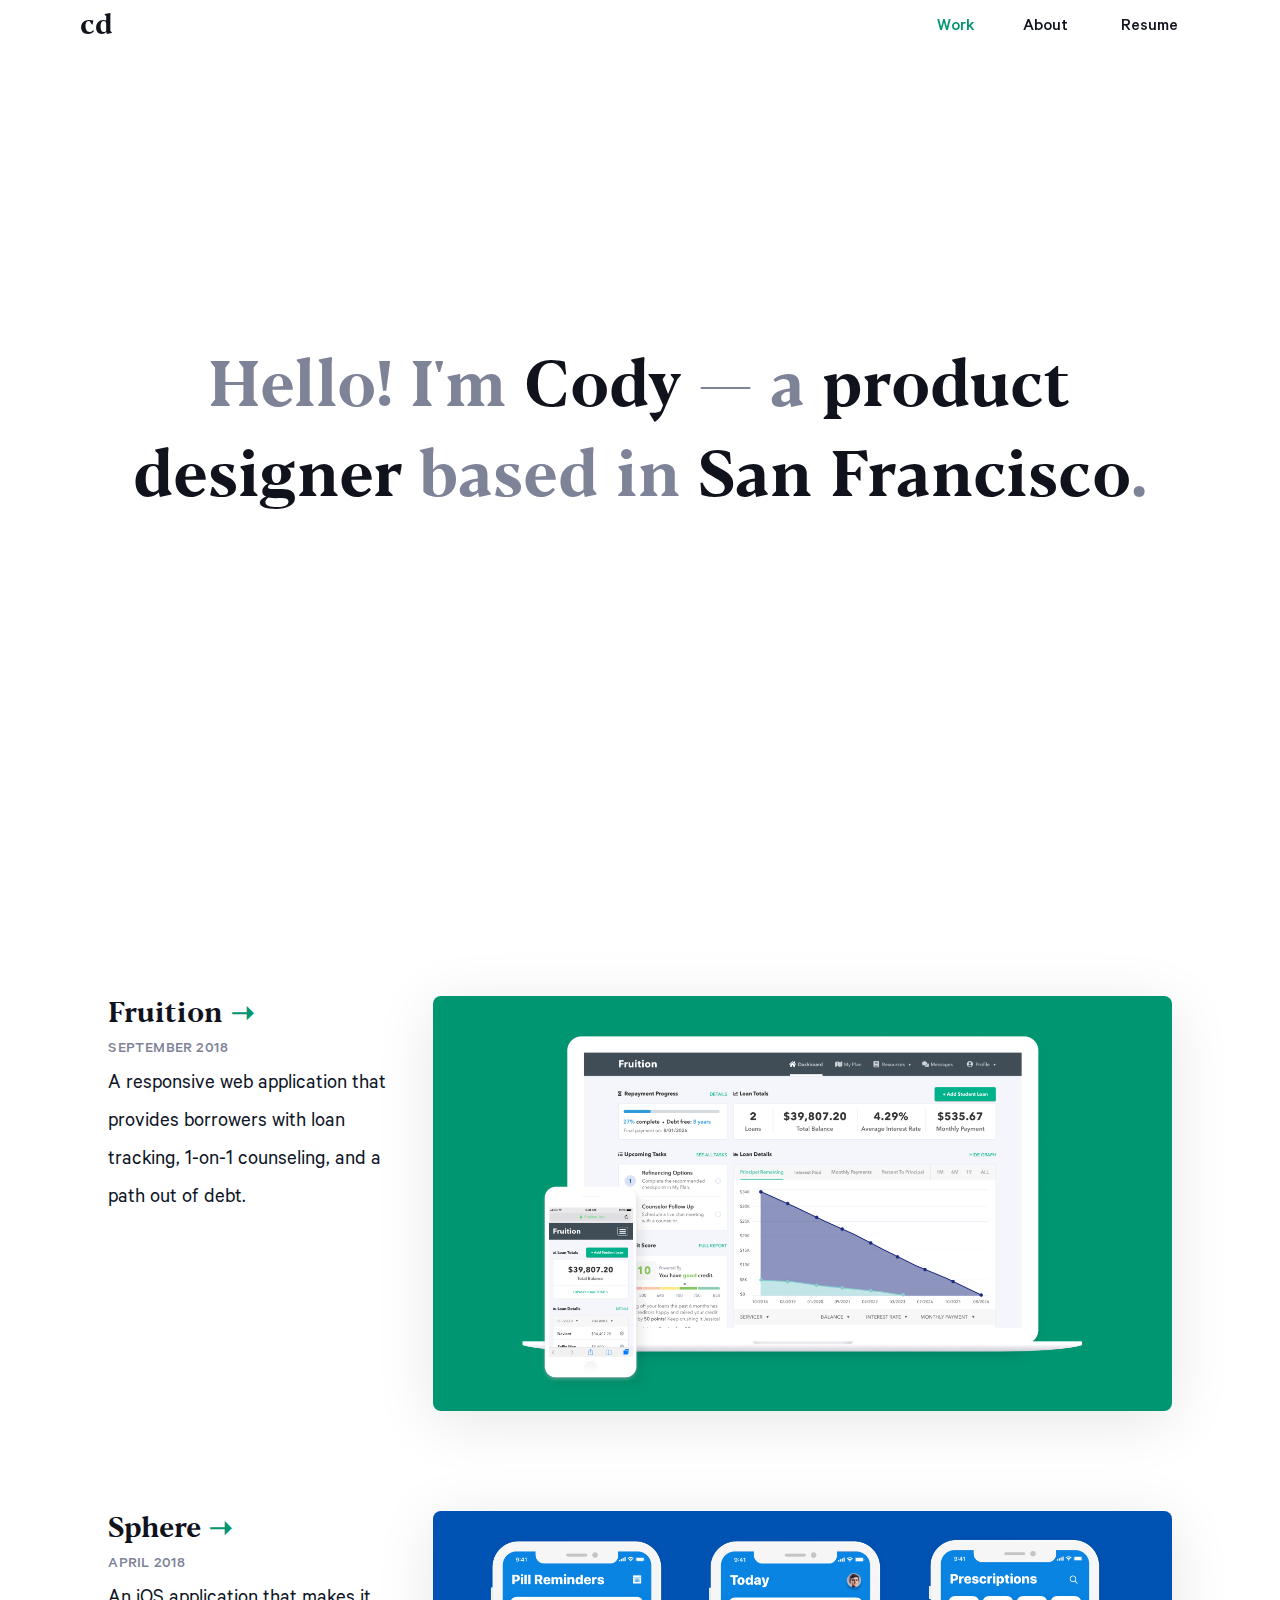
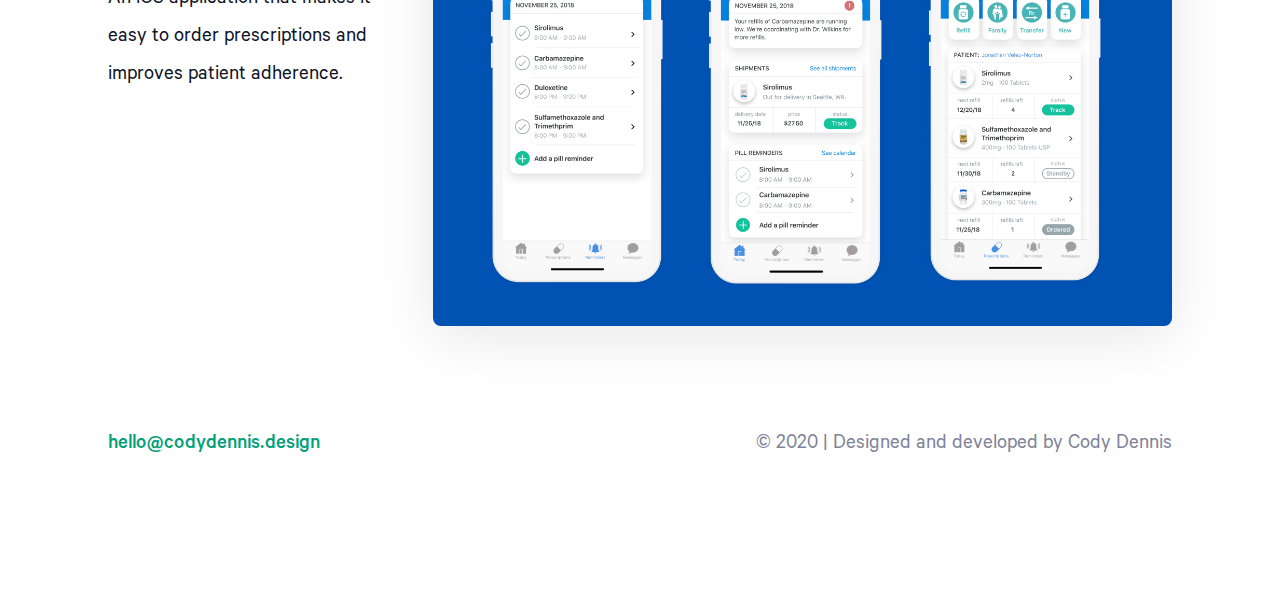
==== index.html @ c0df5ee2 "fix padding on home page and fruition case study" ====
<!DOCTYPE html>
<html lang="en">
  <head>
    <meta charset="UTF-8">
    <meta http-equiv="X-UA-Compatible" content="IE=Edge">
    <meta name="viewport" content="width=device-width, initial-scale=1.0">
    <title>Cody Dennis | Product Designer</title>

    <!-- Global site tag (gtag.js) - Google Analytics -->
    <script async src="https://www.googletagmanager.com/gtag/js?id=UA-126109804-1"></script>
    <script>
      window.dataLayer = window.dataLayer || [];
      function gtag(){dataLayer.push(arguments);}
      gtag('js', new Date());

      gtag('config', 'UA-126109804-1');
    </script>

    <!-- main stylesheets -->
    <link rel="stylesheet" href="styles/reset.css">
    <link rel="stylesheet" href="styles/main.css">
    <link rel="stylesheet" href="https://use.fontawesome.com/releases/v5.2.0/css/all.css" integrity="sha384-hWVjflwFxL6sNzntih27bfxkr27PmbbK/iSvJ+a4+0owXq79v+lsFkW54bOGbiDQ" crossorigin="anonymous">

<!-- Favicon -->
  <link rel="icon" type="image/png" href="images/favicon.png">

  </head>
  <body>
  <header class="header">
        <div class="logo-container"> <!-- Centers logo in header -->
          <a href="index.html" id="text-logo">cd</a>
        </div>
      <!-- Wraps mobile and tablet/desktop navs -->
      <nav>

      <!-- Divs to make hamburger button -->
        <input id="toggle" type="checkbox"><!-- Enables hamburger menu to be clicked -->
        <label for="toggle" class="hamburger">
            <div class="top-bun"></div>
            <div class="meat"></div>
            <div class="bottom-bun"></div>
        </label>

        <!-- Hamburger menu -->
      <div class="nav"><!-- Wraps entire mobile menu -->
      <div class="nav-wrapper"><!-- Wraps menu links -->
      <div class="menu"><!-- Menu -->
          <ul>
            <li><a href="index.html">Work</a></li>
            <li><a href="about.html">About</a></li>
            <li><a href="contact.html">Contact</a></li>
            <li><a href="images/codydennis_resume.pdf" target="_blank" ><i class="far fa-file-pdf"></i>Resume</a></li>
         </ul>
      </div><!-- END menu -->
    </div><!-- END menu links wrap-->
  </div><!-- END entire mobile menu wrap -->

      <!-- tablet and desktop navigation -->
      <div class="nav-links">
          <ul>
            <li><a class="nav-link a" href="index.html">Work</a></li>
            <li><a class="nav-link" href="about.html">About</a></li>
            <li><a class="nav-link" href="images/codydennis_resume.pdf" target="_blank"><i class="far fa-file-pdf"></i>Resume</a></li>
          </ul>
      </div>
    </nav><!-- END all Navigation -->
</header>


<div class="grid-wrapper"> <!-- CSS Grid wrapper START-->
      <!-- Hero -->
  <section class="hero">
      <div class="hero-content">
           <h1>Hello! I'm <span class="intro-h1">Cody﻿</span> — a <span class="intro-h1">product designer</span> based in <span class="intro-h1">San Francisco</span>.</h1>
           <div class="header-links"><!-- Font Awesome social media links -->
             <a href="https://www.linkedin.com/in/codyjdennis/" target="_blank">
               <i class="fab fa-linkedin-in"></i></a>
               <a href="https://www.linkedin.com/in/codyjdennis/" target="_blank">
                 <i class="fab fa-medium-m"></i></a>
               <a href="https://www.linkedin.com/in/codyjdennis/" target="_blank">
                 <i class="fab fa-twitter"></i></a>
     </div>
     </div>


  </section><!-- End Hero -->


  <div class="project-2-text">
    <h2><a href="fruition.html">Fruition</a> <span class="arrow-link">➝</span></h2>
      <h4 class="project-sub">September 2018</h4>
    <p>A responsive web application that provides borrowers with loan tracking, 1-on-1 counseling, and a path out of debt. </p>
  </div>
       <div class="project-2-img">
         <a href="fruition.html">
            <img class="project-details" src="images/fruition_green.jpg" alt="Fruition Student Loans responsive dashboard">
         </a>
       </div>

       <div class="project-3-text">
         <h2><a href="sphere.html">Sphere</a><span class="arrow-link"> ➝</span></h3>
           <h4 class="project-sub">April 2018</h4>
         <p>An iOS application that makes it easy to order prescriptions and improves patient adherence.</p>
       </div>
            <div class="project-3-img">
              <a href="sphere.html">
                 <img class="project-details" src="images/Sphere.jpg" alt="Fruition Student Loans responsive dashboard">
              </a>
            </div>

<!--Footer-->
<div class="social-links">
<p id="footer-email">hello@codydennis.design</p>
</div>


<div class="footer-info">
<p>© 2020 | Designed and developed by Cody Dennis</p>
</div>



  </div> <!--CSS grid wrapper end -->
</body>
</html>
---- styles/main.css ----
* {
  box-sizing: border-box;
  -webkit-font-smoothing: antialiased;
  -moz-osx-font-smoothing: grayscale;
}

html {
  font-size: 10px;
  height: 100%;
  overflow-y: scroll;
  overflow-x: hidden;
}

@font-face {
  font-family: 'BlackerText-Bold';
    src: url('../fonts/BlackerText-Bold.eot'); /* IE9 Compat Modes */
    src: url('../fonts/BlackerText-Bold.eot?#iefix') format('embedded-opentype'), /* IE6-IE8 */
        url('../fonts/BlackerText-Bold.woff2') format('woff2'), /* Super Modern Browsers */
        url('../fonts/BlackerText-Bold.woff') format('woff'), /* Pretty Modern Browsers */
        url('../fonts/BlackerText-Bold.ttf')  format('truetype'), /* Safari, Android, iOS */
        url('../fonts/BlackerText-Bold.svg#svgFontName') format('svg'); /* Legacy iOS */
    font-weight: 900;
    font-style: normal;
    font-display: swap;
}

@font-face {
  font-family: 'Calibre';
    src: url('../fonts/Calibre-Medium.eot'); /* IE9 Compat Modes */
    src: url('../fonts/Calibre-Medium.eot?#iefix') format('embedded-opentype'), /* IE6-IE8 */
        url('../fonts/Calibre-Medium.woff2') format('woff2'), /* Super Modern Browsers */
        url('../fonts/Calibre-Medium.woff') format('woff'), /* Pretty Modern Browsers */
        url('../fonts/Calibre-Medium.ttf')  format('truetype'), /* Safari, Android, iOS */
        url('../fonts/Calibre-Medium.svg#svgFontName') format('svg'); /* Legacy iOS */
    font-weight: 500;
    font-style: normal;
    font-display: swap;
}

@font-face {
  font-family: 'Calibre';
    src: url('../fonts/Calibre-Regular.eot'); /* IE9 Compat Modes */
    src: url('../fonts/Calibre-Regular.eot?#iefix') format('embedded-opentype'), /* IE6-IE8 */
        url('../fonts/Calibre-Regular.woff2') format('woff2'), /* Super Modern Browsers */
        url('../fonts/Calibre-Regular.woff') format('woff'), /* Pretty Modern Browsers */
        url('../fonts/Calibre-Regular.ttf')  format('truetype'), /* Safari, Android, iOS */
        url('../fonts/Calibre-Regular.svg#svgFontName') format('svg'); /* Legacy iOS */
    font-weight: 400;
    font-style: normal;
    font-display: swap;
}


@font-face {
  font-family: 'Calibre';
    src: url('../fonts/Calibre-Semibold.eot'); /* IE9 Compat Modes */
    src: url('../fonts/Calibre-Semibold.eot?#iefix') format('embedded-opentype'), /* IE6-IE8 */
        url('../fonts/Calibre-Semibold.woff2') format('woff2'), /* Super Modern Browsers */
        url('../fonts/Calibre-Semibold.woff') format('woff'), /* Pretty Modern Browsers */
        url('../fonts/Calibre-Semibold.ttf')  format('truetype'), /* Safari, Android, iOS */
        url('../fonts/Calibre-Semibold.svg#svgFontName') format('svg'); /* Legacy iOS */
    font-weight: 600;
    font-style: normal;
    font-display: swap;
}

::selection {
  background: #26B88B; /* WebKit/Blink Browsers */
  color: #FFFFFF;
}
::-moz-selection {
  background: #26B88B; /* Gecko Browsers */
  color: #FFFFFF;
}


body {
  background-color: #FFFFFF;
  color: #0E1527;
  font-family: 'Calibre', sans-serif;
  font-weight: 400;
  margin: 0;
  overflow-y: hidden;
  overflow-x: hidden;
  position: relative;
  min-height: 100%;
  text-rendering: optimizeLegibility;

}

img {
  max-width: 100%;
}

/* MOBILE FIRST DESIGN */

/* Typography Styling + Media Queries */


h1, h2, h3 {
  font-family: 'BlackerText-Bold', serif;
  font-weight: 900;
}

h1 {
  font-size: 3.2rem;
  color: #7E8398;
  line-height: 4.8rem;
  margin-bottom: 0;
}

h2 {
  font-size: 2.8rem;
  line-height: 4rem;
  font-weight: 900;

}

h3 {
  font-size: 2.4rem;
  font-weight: 300;

}

h4 {
  text-transform: uppercase;
  font-size: 1.5rem;
  font-weight: 700;
  color: #0CBEA9;
}



.h4-landing {
  color: #FFFFFF;
}

p {
  font-size: 1.9rem;
  font-weight: 300;
  line-height: 3.4rem;
  margin-bottom: 1.6rem;
}

li {
  font-size: 1.8rem;
  line-height: 3rem;
  list-style-type: disc;
}

@media screen and (min-width:768px)
{
  h1, h2, h3, h4, h5, h6, p {
  }

  h1 {
    font-size: 5.4rem;
    line-height: 7.4rem;
  }

  h2 {
    font-size: 2.8rem;
    line-height: 3.8rem;
    padding-bottom: 0.8rem;
  }

  h3 {
    font-size: 2.2rem;
    line-height: 2rem;
  }


  p {
    font-size: 2.1rem;
    line-height: 3.8rem;
  }

  li {
    font-size: 2.1rem;
  }

}

@media screen and (min-width:1224px) {

  h1 {
    font-size: 6.4rem;
    line-height: 9rem;
  }

  h2 {
    font-size: 2.8rem;


  }

  h3 {
    font-size: 2.5rem;
    line-height: 4rem;
  }

  p {
    padding-bottom: 1.6rem;
  }

}

/* END TYPOGRAPHY STYLING */

/* Sticky Navigation - Outside  */

header {
  padding: 1.2rem 0.4rem;
  background-color: rgba(255, 255, 255, 0.93);
  display: flex;
  align-items: center;
  z-index: 1;
  position: fixed;
  width: 100%;
  justify-content: space-between;
}

#navbar {
   background-color: #A1572F;
}


.logo-container {
    margin-left: 3.2rem;
}

#text-logo {
  font-size: 2.8rem;
  color: #10121C;
  font-family: 'BlackerText-Bold';
  font-weight: 900;
}

/* Hamburger Menu */
.hamburger {
  position: absolute;
  top: 0.7rem;
  right: 2.4rem;
  width: 2rem;
  height: 4rem;
  z-index: 2;
}

.hamburger div {
  position: relative;
  width: 3rem;
  height: .4rem;
  border-radius: 0.1rem;
  background-color: #22293b;
  margin-top: 0.5rem;
  transition: all 0.3s ease-in-out;
}

/* NAV STYLES - Hamburger Menu  */
.nav {
  position: fixed;
  width: 100%;
  height: 100%;
  background-color: #10121C;
  top: -100%; left: 0; right: 0; bottom: 0;
  overflow: hidden;
  transition: all 0.4s ease-in-out;
  transform: translate(0, -100%);
}

.nav-wrapper {
  position: relative;
  overflow: hidden;
  overflow-y: auto;
  height: 100%;
}

.menu ul {
  padding: 0;
  margin-top: 1.5rem;
}

.menu li {
  list-style-type: none;
}


.menu {
  text-align: left;
  margin-left: 2rem;
  font-weight: 700;
}

.menu a {
  position: relative;
  text-decoration: none;
  font-family: 'Calibre';
  font-weight: 500;
  color: #FFF;
  font-size: 2rem;
  display: inline-block;
  padding: 1rem 0;
  transition: color 0.2s ease-in-out;
  letter-spacing: 0.1rem;
}

.menu a:before {
  content: '';
  height: 0;
  position: absolute;
  width: 0.4rem;
  background-color: white;
  left: -0.5em;
  transition: all 0.2s ease-in-out;
}
.menu a:hover {
  color: #26B88B;
  transition: 0.3s ease all;
}

.far.fa-file-pdf {
  padding-right: .5rem;
}


#toggle {
  display: none;
}
/**
Animations
**/
#toggle:checked + .hamburger .top-bun {
  transform: rotate(-45deg);
  margin-top: 2rem;
  background-color: white;
}
#toggle:checked + .hamburger .bottom-bun {
  opacity: 0;
  transform: rotate(45deg);
}
#toggle:checked + .hamburger .meat {
  transform: rotate(45deg);
  margin-top: -0.45rem;
  background-color: white
}

#toggle:checked + .hamburger + .nav {
  top: 0;
  transform: scale(1);
}

.nav-links {
  display: none;
}

.arrow-link {
  color: #009671;
}

a {
  text-decoration: none;
  font-weight: 500;
  color: #01A079;
}

a:hover {
  color: #26B88B;
  text-decoration: underline;
  transition: all 0.4s ease-in-out;


}

.project-2-text a {
  color: #10121C;
}

.project-3-text a{
  color: #10121C;
}


@media screen and (min-width:768px) {

header {
  padding: 1.2rem 0rem;
}

.nav-link {
  padding: 2.2rem;
  text-decoration: none;
  color: #10121C;
  transition: 0.3s ease-in-out;
  }

  .nav-link.a {
    color: #009671;
  }

  .nav-link:active {
    color: #009671;
    cursor: pointer;
  }


.nav-links {
  display: block;
  font-size: 1.7rem;
  font-weight: 500;
  transition: 0.3s ease-in-out;
}

.nav-links li {
  font-size: 1.8rem;
  display: inline-block;
}

.nav-link:hover {
  color: #009671;
  cursor: pointer;
  transition: 0.3s ease-in-out;
}


.far.fa-file-pdf {
  padding-right: .5rem;
}


#toggle, .nav, .hamburger {
  display: none;
}


}

@media screen and (min-width:1224px) {

    a::before {
    content: '';
    position: absolute;
    z-index: 0;
    left: 0;
    right: 100%;
    bottom: -1px;
    background: #26B88B;
    height: 2px;
    -webkit-transition-property: right;
    transition-property: right;
    -webkit-transition-duration: 0.2s;
    transition-duration: 0.3s;
    -webkit-transition-timing-function: ease-out;
    transition-timing-function: ease-out;
}


  .logo-container {
      margin-left: 8rem;
  }

  .nav-links {
    margin-right: 8rem;
  }
}

/* END NAVIGATION STYLES and MEDIA QUERIES */


/* GLOBAL GRID WRAPPERS */

.grid-wrapper {
  background-color: #FFFFFF;
  display: grid;
  grid-template-columns: 1fr;
  grid-template-rows: auto;
}

.grid-wrapper-about {
  background-color: #FFFFFF;
  display: grid;
  grid-template-columns: 1fr;
  grid-template-rows: auto;
  margin: 0 2.4rem;
}

.grid-wrapper-cs {
  background-color: #FFFFFF;
  display: grid;
  grid-template-columns: 1fr;
  grid-template-rows: auto;
}

@media screen and (min-width:768px) {

  .grid-wrapper {
    grid-template-columns: repeat(12, 1fr);
    grid-column-gap: 2em;
    grid-row-gap: 9.6rem;
    margin: 0;
  }

  .grid-wrapper-about {
    grid-template-columns: repeat(12, 1fr);
    grid-column-gap: 4rem;
    grid-row-gap: 2.4rem;
    margin: 0;
  }

  .grid-wrapper-cs {
    grid-template-columns: repeat(12, 1fr);
    grid-column-gap: 2rem;
    grid-row-gap: 2rem;
    margin: 0;
  }
}

@media screen and (min-width:1224px) {

  .grid-wrapper {
    grid-template-columns: repeat(12, 1fr);
    grid-column-gap: 2em;
    grid-row-gap: 9.6rem;
    margin: 0;
  }


}

/* END GLOBAL GRID WRAPPERS */



/* Global Margin on all content inside the grid wrapper */
/* Same for mobile and tablet, but zero for desktop */
.hero-content, .project-1-text, .project-1-img, .project-2-text, .project-2-img, .project-3-text, .project-3-img, .contact-me, footer {
margin: 0 3.2rem;
}


  @media screen and (min-width:1224px) {
    .hero-content, .project-1-text, .project-1-img, .project-2-text, .project-2-img, .project-3-text, .project-3-img, .contact-me, footer {
      margin: 0;
}

}

/* HERO CONTENT */

.hero {
  display: grid;
  grid-template-columns: 1fr;
  grid-template-rows: auto;
  height: 100vh;
  align-content: center;

}

.intro-h1, .intro-h3 {
  color: #10121C;
}

.hero-content {
  text-align: left;
  padding-top: 5rem;
}

.fab {
  font-size: 3.2rem;
  padding-top: 1.6rem;
  padding-right: 3.2rem;
}

/* Style to not display the mouse icon */
.scroll {
  display: none;
}

@media screen and (min-width:768px) {

  #subhead {
    padding-top: 0;
  }

.hero {
  grid-column: 1 / -1;
  grid-gap: 2rem;
  text-align: center;
}

.hero-content {
  text-align: center;
  margin: 0;
  padding: 0;
}

.intro-p {
  font-size: 3.2rem;
  font-weight: 500;
  padding-top: 2.4rem;
}

.fab {
  font-size: 3.2rem;
  padding-top: 1.6rem;
}

}

@media screen and (min-width:1224px) {

.hero {
  grid-column: 2 / 12;
  grid-gap: 2rem;
  text-align: center;
}

}

/* END HERO CONTENT */




/* DESIGN PROJECTS */

/* MOBILE */

.case-studies {
  grid-column: 1 / -1;
}

.h2-grey {
  color: #7E8398;
}

.project-1-text, .project-2-text, .project-3-text {
  grid-column: 1 / -1;
  margin-bottom: 1.6rem;

}

  .project-1-img, .project-2-img, .project-3-img {
    grid-column: 1 / -1;
    margin-bottom: 9.6rem;
  }


.project-1 {
    color: #10121C;
}

.project-sub {
  font-weight: 500;
  text-transform: uppercase;
  letter-spacing: 0.02rem;
  font-size: 1.6rem;
  color: #7E8398;
  padding-top: 0.8rem;
  padding-bottom:0.8rem;
}

.project-details {
  border-radius: 0.8rem;
  max-width: auto;
  display: inline-block;
  transition: all 0.3s ease-in-out;
  background-color: #e4e4e4;
  -webkit-box-shadow: 0 20px 70px rgba(0, 0, 0, 0.10);
  -moz-box-shadow: 0 20px 70px rgba(0, 0, 0, 0.10);
  box-shadow: 0 10px 60px rgba(0, 0, 0, 0.10);
}

.project-details:hover {
  transform: scale(1.02);
  -webkit-box-shadow: 0 20px 70px rgba(0, 0, 0, 0.16);
  -moz-box-shadow: 0 20px 70px rgba(0, 0, 0, 0.16);
  box-shadow: 0 10px 60px rgba(0, 0, 0, 0.16);
}

.project-2 {
}


/* TABLET */
@media screen and (min-width:768px) {

  .case-studies {
    grid-column: 2 / 12;
  }

  .project-1-text, .project-2-text, .project-3-text {
    grid-column: 2 / 5;
    padding-right: 2rem;
  }

  .project-1-img, .project-2-img, .project-3-img {
    grid-column: 5 / 12;
    margin: 0;
  }

  .project-sub {
    padding-top: 0;
  }

}

/* LAPTOP */

  @media screen and (min-width:1224px) {


}



/* END DESIGN PROJECTS */

/* HOW CAN I HELP SECTION */

.help {
  background-color: #dce2e6;
  display: grid;
  grid-template-columns: 1fr;
  grid-template-rows: auto;
  grid-column: 1 / -1;
  }

@media screen and (min-width:768px) {
}

.help {
  grid-template-columns: repeat(12, 1fr);
  grid-column-gap: 2em;
  grid-row-gap: 4rem;
  margin-top: 9.6rem;
  align-items: baseline;
}

.help-header {
  grid-column: 2 / 6;
}

.help-content {
  grid-column: 7 / 12;
}

.help-header h2, .help-content h2 {
  color: #0E1527;
  margin-top: 9.6rem;
}

.help-content h2{
  font-family: 'Calibre';
  font-weight: 700;
}





@media screen and (min-width:1224px) {


}

.contact-me {
  grid-column: 1 / -1;
  padding: 6rem 0;
  text-align: center;
}

.email h2 {
  padding-bottom: 2rem;
}




/* Footer */

.footer-info {
grid-column: 1 / -1;
text-align: center;
margin-bottom: 9.6rem;
color: #7E8398;
}

.social-links {
  text-align: center;
}

#footer-email {
  color: #01A079;
  font-weight: 500;

}

@media screen and (min-width:768px) {

.footer-info {
  grid-column: 6 / 12;
  margin-bottom: 10rem;
  text-align: right;
}

.social-links {
  grid-column: 2 / 6;
  text-align: left;
}

}


@media screen and (min-width:1224px) {

}



/* End Footer */
/*** END LANDING PAGE STYLES ***/



/*** ABOUT PAGE STYLES */

.about-intro, .about-me-image, .about-content h2 {
  margin-bottom: 2.4rem;
}

.about-intro {
  margin-top: 10vh;
}

.about-img {
  border-radius: 0.8rem;
  -webkit-box-shadow: 0 20px 70px rgba(0, 0, 0, 0.10);
  -moz-box-shadow: 0 20px 70px rgba(0, 0, 0, 0.10);
  box-shadow: 0 10px 60px rgba(0, 0, 0, 0.10);
}

.about-content {
  margin-bottom: 6.4rem;
}



@media screen and (min-width:768px) {

  .about-intro, .about-me-image, .about-content h2 {
    margin-bottom: 2.4rem;
  }

  .about-intro {
    grid-column: 2 / 12;
    grid-row: 1 / 2;
  }

  .about-me-image {
    grid-column: 2 / 12;
    grid-row: 2 / 3;
  }



  .about-content {
    grid-column: 2 / 12;
    grid-row: 3 / 4;
  }

  }

@media screen and (min-width:1224px) {

  .about-intro, .about-me-image, .about-content h2 {
    margin-bottom: 2.4rem;
  }

  .about-intro {
    grid-column: 2 / 12;
    grid-row: 1 / 2;
  }

  .about-me-image {
    grid-column: 2 / 7;
    grid-row: 2 / 3;
  }

  .about-me-image-2 {
    grid-column: 2 / 4'
  }

  .about-content {
    grid-column: 7 / 12;
    grid-row: 2 / 3;
  }

}


/* UNIVERSAL CASE STUDY  */


.highlight {
  font-weight: 700;
}

.cs-intro {
  color: white;
}

.intro-h1, .intro-h3 {
  color: #10121C;
}

.problem, .solution, .what-i-learned, .user-survey, .insights, .comp-analysis, .target, .low-fi, .stories, .sketch, .usability-1,
.hifi-mockups, .dashboard, .pref, .mobile, .iterations, .unhappy, .learnings, .landing, .cs-img-1, .cs-img-2, .flow-img,
.hifi-1, .hifi-2, .mock-1, .mock-2, .mock-3, .iteration, .landing-1, .landing-2, .landing-results, .mobile-1,
.mobile-2, .us-1, .us-2, .us-3, .us-4, .us-5, .us-6 {
margin: 0 3.2rem;
}

.user-survey, .comp-analysis, .target, .low-fi, .sketch, .usability-1,
.pref, .landing, .landing-results, .mobile, .iterations, .unhappy, .learnings, .flow-img, .hifi-mockups,
.landing-1, .landing-2 {
margin-top: 8rem;
}

.problem, .solution, .stories, .cs-img-1, .cs-img-2, .dashboard, .hifi-1, .hifi-2, .mock-1,
.mock-2, .mock-3, .iteration, .mobile-1, .mobile-2, .us-1, .us-2, .us-3, .us-4, .us-5, .us-6 {
  margin-top: 4rem;
}


.user-survey, .comp-analysis, .target  {
  padding-bottom: 0.8rem;
}

.usability-1, .landing-results {
  margin-bottom: 8rem;
}

.intro-line {
  margin-top: 4rem;
  background-color: #ccc;
  border: none;
  height: 0.1rem;
}

.insights {
  background-color: #f3f2f3;
  font-weight: 500;
  color: #000000;
  border-radius: 0.8rem;
  padding: 3.2rem;
}


.insights-data p {
  color: #7E8398;

}

.insights-data h2 {
  font-family: 'Calibre';
  font-weight: 600;
}

.insights-title {
  font-weight: 500;
  text-transform: uppercase;
  letter-spacing: 0.02rem;
  font-size: 1.6rem;
  color: #7E8398;
  padding: 0;
}

.insights-line {
  background-color: #ccc;
  border: none;
  height: 0.1rem;
  margin-top: 2.4rem;
  margin-bottom: 2.4rem;
}

.section-1 {
  background-color: #10121C;
  display: grid;
  grid-template-columns: 1fr;
  grid-template-rows: auto;
  grid-column: 1 / -1;
  margin-top: 8rem;
  }


.fruition-intro {
  background-color: #01A079;
  display: grid;
  grid-template-columns: 1fr;
  grid-template-rows: auto;
  grid-column: 1 / -1;
  }


  .low-fi, .stories, .sketch, .usability-1, .learnings, .landing, .landing-results {
    color: #FFFFFF;
  }

  .low-fi {
    margin-top: 5.6rem;
  }


.cs-img {
    border-radius: 0.8rem;
}




@media screen and (min-width:768px) {

  #subhead {
    padding-top: 0;
  }

.hero-cs {
  grid-column: 1 / -1;
  grid-gap: 2rem;
  text-align: center;
}

.hero-content-cs {
  text-align: center;
  margin: 0;
  padding: 0;
}

.problem, .solution, .what-i-learned, .user-survey, .insights, .comp-analysis, .target, .low-fi, .stories, .sketch, .usability-1,
.hifi-mockups, .dashboard, .pref, .mobile, .iterations, .unhappy, .learnings, .landing, .iteration {
  grid-column: 3 / 11;
  margin: 0;
}

.user-survey, .comp-analysis, .target, .flow-img-1, .usability-1, .mobile, .learnings, .landing {
  margin-top: 7.6rem;
}

.problem {
  margin-top: 6.4rem;
}

.section-1 {
  grid-template-columns: repeat(12, 1fr);
  grid-column-gap: 2em;
  grid-row-gap: 4rem;
}

.study-hero {
  grid-template-columns: repeat(12, 1fr);
  grid-column-gap: 2em;
  grid-row-gap: 4rem;
  margin-top: 9.6rem;
}

.low-fi {
  margin-top: 9.6rem;
}

.flow-img {
  grid-column: 2 / 12;
  margin-bottom: 7.6rem;
}

.cs-img {
  grid-column: 2 / 12;
  margin-bottom: 7.6rem;
}

.cs-img-2 {
  grid-column: 2 / 12;
  margin-bottom: 0;
}

.cs-img {
  border-radius: 0.8rem;
}

.low-fi {
  margin-bottom: 0;
}

.usability-1, .learnings {
  margin-bottom: 7.6rem;
}

.hifi-1, .mock-1 {
  margin-top: 7.6rem;
  grid-column: 2 / 7;
}

.hifi-2, .mock-2 {
  margin-top: 7.6rem;
  grid-column: 7 / 12;
}

.mock-3 {
  grid-column: 2 / 12;
}

.mobile-1, .us-1, .us-3, .us-5, .unhappy-1 {
  grid-column: 2 / 7;
}

.mobile-2, .us-2, .us-4, .us-6, .unhappy-2 {
  grid-column: 7 / 12;
}

.landing-1 {
  grid-column: 2 / 5;
}

.landing-2 {
  grid-column: 5 / 8;
}

.landing-results {
  grid-column: 8 / 12;
}


}



@media screen and (min-width:1224px) {

  .hero-cs {
    grid-gap: 2rem;
    text-align: center;
  }


  .problem, .solution, .what-i-learned, .user-survey, .insights, .comp-analysis, .target, .low-fi, .stories, .sketch, .usability-1,
  .hifi-mockups, .dashboard, .pref, .mobile, .iterations, .unhappy, .learnings, .landing, .iteration {
    grid-column: 4 / 10;
  }


  .section-1 {
    grid-template-columns: repeat(12, 1fr);
    grid-column-gap: 2em;
    grid-row-gap: 4rem;
    margin-top: 9.6rem;
    margin-bottom: 9.6rem
  }

  .low-fi {
    margin-top: 9.6rem;
  }



}


}
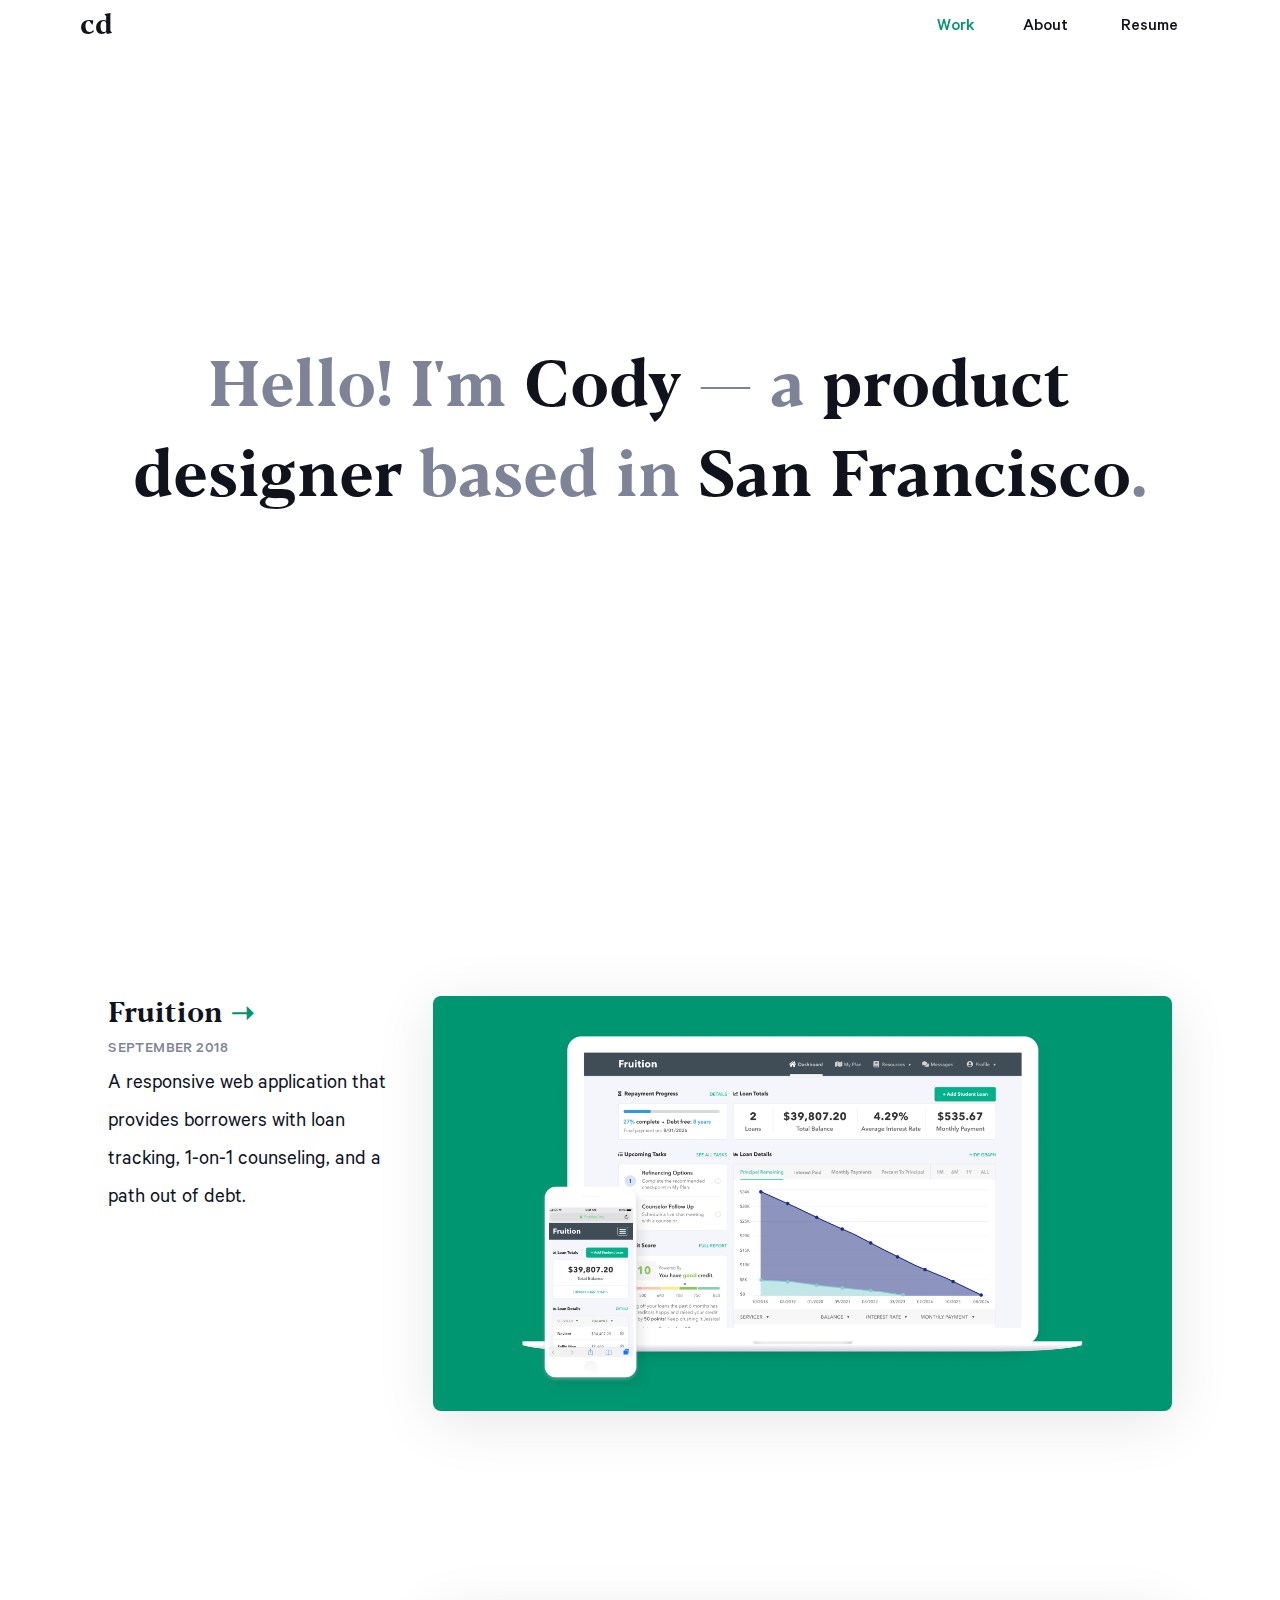
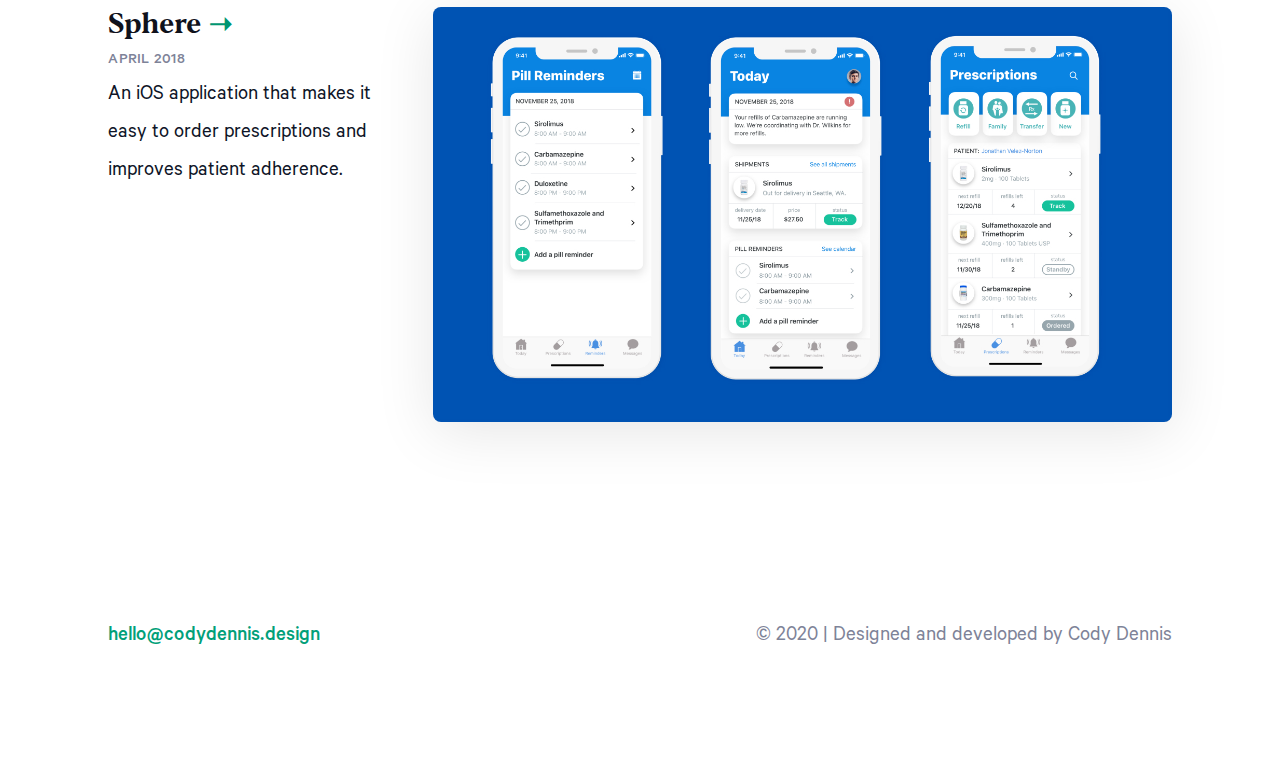
==== commit 4374be42: "finish first overall pass of portfolio" ====
--- a/index.html
+++ b/index.html
@@ -48,7 +48,6 @@
           <ul>
             <li><a href="index.html">Work</a></li>
             <li><a href="about.html">About</a></li>
-            <li><a href="contact.html">Contact</a></li>
             <li><a href="images/codydennis_resume.pdf" target="_blank" ><i class="far fa-file-pdf"></i>Resume</a></li>
          </ul>
       </div><!-- END menu -->
@@ -75,16 +74,15 @@
            <div class="header-links"><!-- Font Awesome social media links -->
              <a href="https://www.linkedin.com/in/codyjdennis/" target="_blank">
                <i class="fab fa-linkedin-in"></i></a>
-               <a href="https://www.linkedin.com/in/codyjdennis/" target="_blank">
+               <a href="https://medium.com/@codyjdennis" target="_blank">
                  <i class="fab fa-medium-m"></i></a>
-               <a href="https://www.linkedin.com/in/codyjdennis/" target="_blank">
+               <a href="https://twitter.com/codyjdennis" target="_blank">
                  <i class="fab fa-twitter"></i></a>
      </div>
      </div>
 
 
   </section><!-- End Hero -->
-
 
   <div class="project-2-text">
     <h2><a href="fruition.html">Fruition</a> <span class="arrow-link">➝</span></h2>
--- a/styles/main.css
+++ b/styles/main.css
@@ -110,7 +110,7 @@
 }
 
 h2 {
-  font-size: 2.8rem;
+  font-size: 2.4rem;
   line-height: 4rem;
   font-weight: 900;
 
@@ -127,8 +127,9 @@
   font-size: 1.5rem;
   font-weight: 700;
   color: #0CBEA9;
-}
-
+  margin-top: 0.8rem;
+  margin-bottom: 0.8rem;
+}
 
 
 .h4-landing {
@@ -161,7 +162,7 @@
   h2 {
     font-size: 2.8rem;
     line-height: 3.8rem;
-    padding-bottom: 0.8rem;
+
   }
 
   h3 {
@@ -173,6 +174,7 @@
   p {
     font-size: 2.1rem;
     line-height: 3.8rem;
+    margin-bottom: 0;
   }
 
   li {
@@ -655,8 +657,6 @@
   letter-spacing: 0.02rem;
   font-size: 1.6rem;
   color: #7E8398;
-  padding-top: 0.8rem;
-  padding-bottom:0.8rem;
 }
 
 .project-details {
@@ -677,8 +677,8 @@
   box-shadow: 0 10px 60px rgba(0, 0, 0, 0.16);
 }
 
-.project-2 {
-}
+
+
 
 
 /* TABLET */
@@ -691,11 +691,14 @@
   .project-1-text, .project-2-text, .project-3-text {
     grid-column: 2 / 5;
     padding-right: 2rem;
+    margin-left: 0;
+    margin-right: 0;
   }
 
   .project-1-img, .project-2-img, .project-3-img {
     grid-column: 5 / 12;
-    margin: 0;
+    margin-left: 0;
+    margin-right: 0;
   }
 
   .project-sub {
@@ -705,11 +708,6 @@
 }
 
 /* LAPTOP */
-
-  @media screen and (min-width:1224px) {
-
-
-}
 
 
 
@@ -913,13 +911,50 @@
   color: #10121C;
 }
 
-.problem, .solution, .what-i-learned, .user-survey, .insights, .comp-analysis, .target, .low-fi, .stories, .sketch, .usability-1,
+/* CASE STUDY MARGINS */
+
+.intro-content, .fruition-final, .problem, .solution, .what-i-learned, .user-survey, .insights, .comp-analysis, .target, .low-fi, .stories, .sketch, .usability-1,
 .hifi-mockups, .dashboard, .pref, .mobile, .iterations, .unhappy, .learnings, .landing, .cs-img-1, .cs-img-2, .flow-img,
 .hifi-1, .hifi-2, .mock-1, .mock-2, .mock-3, .iteration, .landing-1, .landing-2, .landing-results, .mobile-1,
 .mobile-2, .us-1, .us-2, .us-3, .us-4, .us-5, .us-6 {
 margin: 0 3.2rem;
 }
 
+/* PROJECT SHOWCASE */
+
+.intro-cs {
+  display: grid;
+  grid-template-columns: 1fr;
+  grid-template-rows: auto;
+  grid-column: 1 / -1;
+  }
+
+#fruition-cs {
+  background-color: #01A079;
+  }
+
+  #sphere-cs {
+    background-color: #0052B3;
+  }
+
+  .intro-content {
+    text-align: center;
+    margin-top: 9.6rem;
+  }
+
+  #fruition-cs h1, #fruition-cs p, #sphere-cs h1, #sphere-cs p {
+    color: white;
+  }
+
+  .case-sub {
+    color: #FFFFFF;
+  }
+
+  .fruition-final {
+    margin-top: 2.4rem;
+    margin-bottom: 2.4rem;
+  }
+
 .user-survey, .comp-analysis, .target, .low-fi, .sketch, .usability-1,
 .pref, .landing, .landing-results, .mobile, .iterations, .unhappy, .learnings, .flow-img, .hifi-mockups,
 .landing-1, .landing-2 {
@@ -936,7 +971,7 @@
   padding-bottom: 0.8rem;
 }
 
-.usability-1, .landing-results {
+.usability-1, .landing-results, .learnings {
   margin-bottom: 8rem;
 }
 
@@ -954,7 +989,6 @@
   border-radius: 0.8rem;
   padding: 3.2rem;
 }
-
 
 .insights-data p {
   color: #7E8398;
@@ -993,15 +1027,6 @@
   }
 
 
-.fruition-intro {
-  background-color: #01A079;
-  display: grid;
-  grid-template-columns: 1fr;
-  grid-template-rows: auto;
-  grid-column: 1 / -1;
-  }
-
-
   .low-fi, .stories, .sketch, .usability-1, .learnings, .landing, .landing-results {
     color: #FFFFFF;
   }
@@ -1024,31 +1049,58 @@
     padding-top: 0;
   }
 
-.hero-cs {
-  grid-column: 1 / -1;
-  grid-gap: 2rem;
-  text-align: center;
-}
-
-.hero-content-cs {
-  text-align: center;
-  margin: 0;
-  padding: 0;
+
+.problem, .solution, .what-i-learned, .user-survey, .insights, .comp-analysis, .target, .low-fi, .stories, .sketch, .usability-1,
+.hifi-mockups, .dashboard, .pref, .mobile, .iterations, .unhappy, .learnings, .landing, .cs-img-1, .cs-img-2, .flow-img,
+.hifi-1, .hifi-2, .mock-1, .mock-2, .mock-3, .iteration, .landing-1, .landing-2, .landing-results, .mobile-1,
+.mobile-2, .us-1, .us-2, .us-3, .us-4, .us-5, .us-6 {
+margin-left: 0;
+margin-right: 0;
+}
+
+.intro-cs {
+grid-template-columns: repeat(12, 1fr);
+grid-column-gap: 4rem;
+grid-row-gap: 2.4rem;
+margin: 0;
+}
+
+.intro-content {
+  grid-column: 3 / 11;
+  }
+
+
+  .fruition-final {
+    grid-column: 2 / 12;
+    margin-bottom: 8rem;
+  }
+
+
+
+.sketch, .usability-1,
+.pref, .mobile, .iterations, .unhappy, .flow-img, .hifi-mockups,
+.landing-1, .landing-2 {
+margin-top: 0rem;
+}
+
+.problem, .solution, .stories, .flow-img, .landing-1, .landing-2, .cs-img-1, .cs-img-2, .dashboard, .hifi-1, .hifi-2, .mock-1,
+.mock-2, .mock-3, .pref, .iterations, .mobile-1, .mobile-2, .us-1, .us-2, .us-3, .us-4, .us-5, .us-6 {
+  margin-top: 4rem;
+}
+
+.user-survey, .comp-analysis, .target  {
+  padding-bottom: 0;
 }
 
 .problem, .solution, .what-i-learned, .user-survey, .insights, .comp-analysis, .target, .low-fi, .stories, .sketch, .usability-1,
 .hifi-mockups, .dashboard, .pref, .mobile, .iterations, .unhappy, .learnings, .landing, .iteration {
   grid-column: 3 / 11;
-  margin: 0;
-}
-
-.user-survey, .comp-analysis, .target, .flow-img-1, .usability-1, .mobile, .learnings, .landing {
-  margin-top: 7.6rem;
-}
-
-.problem {
-  margin-top: 6.4rem;
-}
+}
+
+.landing-2, .learnings {
+  margin-bottom: 8rem;
+}
+
 
 .section-1 {
   grid-template-columns: repeat(12, 1fr);
@@ -1056,11 +1108,9 @@
   grid-row-gap: 4rem;
 }
 
-.study-hero {
-  grid-template-columns: repeat(12, 1fr);
-  grid-column-gap: 2em;
-  grid-row-gap: 4rem;
-  margin-top: 9.6rem;
+
+.insights {
+  margin-top: 0;
 }
 
 .low-fi {
@@ -1069,17 +1119,15 @@
 
 .flow-img {
   grid-column: 2 / 12;
-  margin-bottom: 7.6rem;
+  margin-bottom: 4rem;
 }
 
 .cs-img {
   grid-column: 2 / 12;
-  margin-bottom: 7.6rem;
 }
 
 .cs-img-2 {
   grid-column: 2 / 12;
-  margin-bottom: 0;
 }
 
 .cs-img {
@@ -1094,12 +1142,12 @@
   margin-bottom: 7.6rem;
 }
 
-.hifi-1, .mock-1 {
+.hifi-2, .mock-1 {
   margin-top: 7.6rem;
   grid-column: 2 / 7;
 }
 
-.hifi-2, .mock-2 {
+.hifi-1, .mock-2 {
   margin-top: 7.6rem;
   grid-column: 7 / 12;
 }
@@ -1130,7 +1178,6 @@
 
 
 }
-
 
 
 @media screen and (min-width:1224px) {
@@ -1152,16 +1199,16 @@
     grid-column-gap: 2em;
     grid-row-gap: 4rem;
     margin-top: 9.6rem;
-    margin-bottom: 9.6rem
+    margin-bottom: 8rem
   }
 
   .low-fi {
     margin-top: 9.6rem;
   }
 
-
-
-}
-
-
-}
+  .btn {
+    grid-column: 6 / 8;
+
+
+
+}
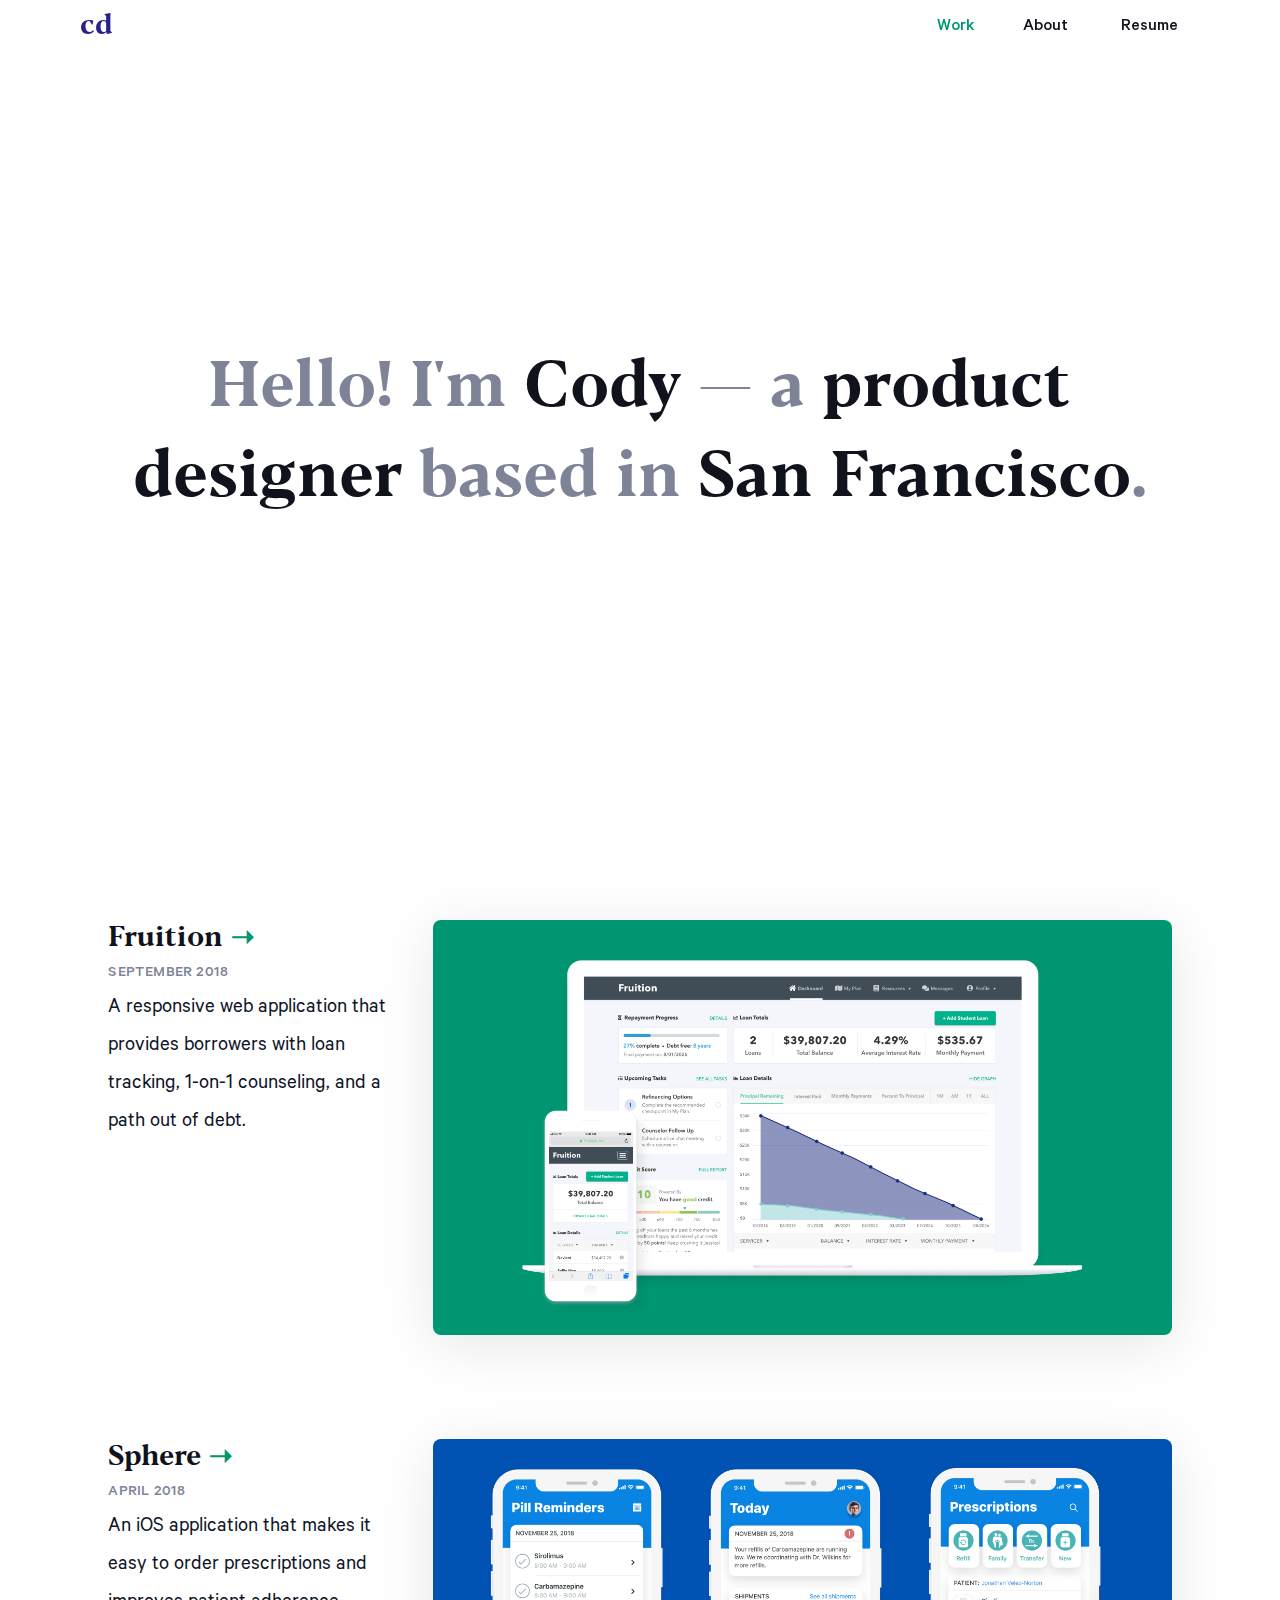
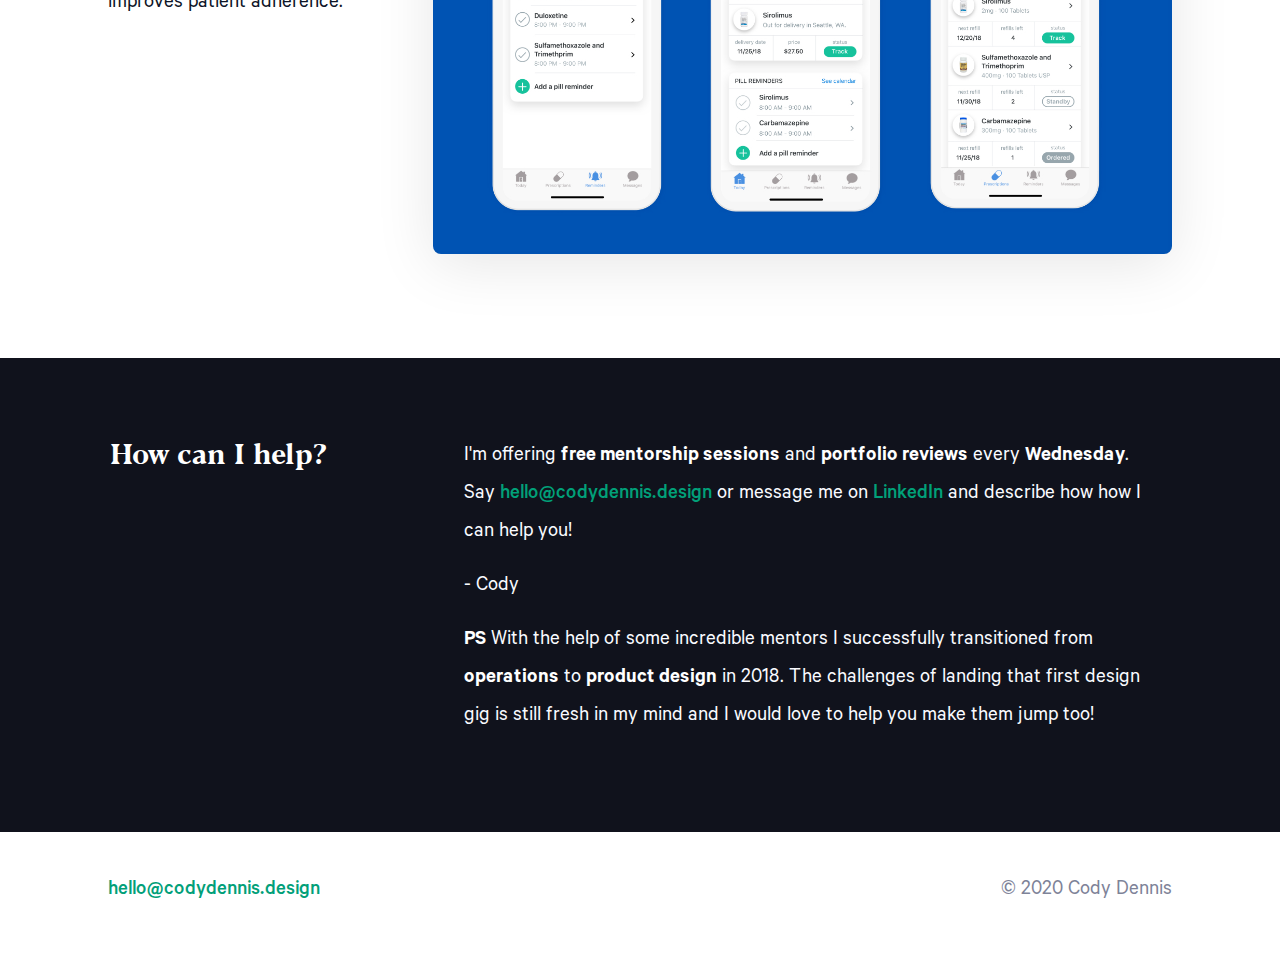
==== commit 0622f091: "add how can I help and fix mobile styles" ====
--- a/index.html
+++ b/index.html
@@ -106,14 +106,32 @@
               </a>
             </div>
 
+
+  <section class="how-can-i-help">
+<div class="help">
+  <h2>How can I help?</h2>
+</div>
+<div class="help-content">
+  <p>I'm offering <span class="bold-white">free mentorship sessions</span> and <span class="bold-white">portfolio reviews</span> every
+     <span class="bold-white">Wednesday</span>. Say <span class="email">hello@codydennis.design</span> or
+     message me on <a href="https://www.linkedin.com/in/codyjdennis/" target="_blank">LinkedIn</a> and describe how
+     how I can help you!</p>
+
+     <p>- Cody</p>
+
+     <p><span class="bold-white">PS</span> With the help of some incredible mentors I successfully transitioned from <span class="bold-white">operations</span> to <span class="bold-white">product design</span> in 2018.
+      The challenges of landing that first design gig is still fresh in my mind and I would love to help you make them jump too!</p>
+</div>
+  </section>
+
 <!--Footer-->
 <div class="social-links">
-<p id="footer-email">hello@codydennis.design</p>
+<p class="email">hello@codydennis.design</p>
 </div>
 
 
 <div class="footer-info">
-<p>© 2020 | Designed and developed by Cody Dennis</p>
+<p>© 2020 Cody Dennis</p>
 </div>
 
 
--- a/styles/main.css
+++ b/styles/main.css
@@ -149,6 +149,15 @@
   list-style-type: disc;
 }
 
+.bold-white {
+  font-weight: 900;
+  color: #FFF;
+}
+
+.bold {
+  font-weight: 900;
+}
+
 @media screen and (min-width:768px)
 {
   h1, h2, h3, h4, h5, h6, p {
@@ -174,7 +183,7 @@
   p {
     font-size: 2.1rem;
     line-height: 3.8rem;
-    margin-bottom: 0;
+    margin-bottom: 1.6rem;
   }
 
   li {
@@ -202,7 +211,6 @@
   }
 
   p {
-    padding-bottom: 1.6rem;
   }
 
 }
@@ -233,7 +241,7 @@
 
 #text-logo {
   font-size: 2.8rem;
-  color: #10121C;
+  color: #28218A;
   font-family: 'BlackerText-Bold';
   font-weight: 900;
 }
@@ -497,7 +505,7 @@
   .grid-wrapper {
     grid-template-columns: repeat(12, 1fr);
     grid-column-gap: 2em;
-    grid-row-gap: 9.6rem;
+    grid-row-gap: 2rem;
     margin: 0;
   }
 
@@ -518,12 +526,6 @@
 
 @media screen and (min-width:1224px) {
 
-  .grid-wrapper {
-    grid-template-columns: repeat(12, 1fr);
-    grid-column-gap: 2em;
-    grid-row-gap: 9.6rem;
-    margin: 0;
-  }
 
 
 }
@@ -534,8 +536,9 @@
 
 /* Global Margin on all content inside the grid wrapper */
 /* Same for mobile and tablet, but zero for desktop */
-.hero-content, .project-1-text, .project-1-img, .project-2-text, .project-2-img, .project-3-text, .project-3-img, .contact-me, footer {
-margin: 0 3.2rem;
+.hero-content, .project-1-text, .project-1-img, .project-2-text, .project-2-img, .project-3-text,
+.project-3-img, .help, .help-content {
+margin: 0 2.4rem;
 }
 
 
@@ -637,13 +640,12 @@
 
 .project-1-text, .project-2-text, .project-3-text {
   grid-column: 1 / -1;
-  margin-bottom: 1.6rem;
 
 }
 
   .project-1-img, .project-2-img, .project-3-img {
     grid-column: 1 / -1;
-    margin-bottom: 9.6rem;
+    margin-bottom: 8rem;
   }
 
 
@@ -677,6 +679,33 @@
   box-shadow: 0 10px 60px rgba(0, 0, 0, 0.16);
 }
 
+.how-can-i-help {
+  display: grid;
+  grid-template-columns: 1fr;
+  grid-template-rows: auto;
+  grid-column: 1 / -1;
+  background-color: #10121C;
+}
+
+.help {
+  margin-top: 8rem;
+}
+
+.help-content {
+margin-bottom: 8rem;
+}
+
+.help h2 {
+  color: #FFF;
+  padding-bottom: 1.6rem;
+}
+
+.help-content p {
+  color: #F9FAFF;
+
+}
+
+
 
 
 
@@ -705,6 +734,27 @@
     padding-top: 0;
   }
 
+  .how-can-i-help {
+    grid-template-columns: repeat(12, 1fr);
+    grid-column-gap: 4rem;
+    grid-row-gap: 2.4rem;
+    margin: 0;
+    padding-top: 8rem;
+    padding-bottom: 8rem;
+  }
+
+  .help {
+    grid-column: 2 / 5;
+    margin-top: 0;
+    margin-left: 0;
+    margin-right: 0;
+  }
+
+  .help-content {
+    grid-column: 5 / 12;
+    margin-bottom: 0;
+  }
+
 }
 
 /* LAPTOP */
@@ -712,65 +762,6 @@
 
 
 /* END DESIGN PROJECTS */
-
-/* HOW CAN I HELP SECTION */
-
-.help {
-  background-color: #dce2e6;
-  display: grid;
-  grid-template-columns: 1fr;
-  grid-template-rows: auto;
-  grid-column: 1 / -1;
-  }
-
-@media screen and (min-width:768px) {
-}
-
-.help {
-  grid-template-columns: repeat(12, 1fr);
-  grid-column-gap: 2em;
-  grid-row-gap: 4rem;
-  margin-top: 9.6rem;
-  align-items: baseline;
-}
-
-.help-header {
-  grid-column: 2 / 6;
-}
-
-.help-content {
-  grid-column: 7 / 12;
-}
-
-.help-header h2, .help-content h2 {
-  color: #0E1527;
-  margin-top: 9.6rem;
-}
-
-.help-content h2{
-  font-family: 'Calibre';
-  font-weight: 700;
-}
-
-
-
-
-
-@media screen and (min-width:1224px) {
-
-
-}
-
-.contact-me {
-  grid-column: 1 / -1;
-  padding: 6rem 0;
-  text-align: center;
-}
-
-.email h2 {
-  padding-bottom: 2rem;
-}
-
 
 
 
@@ -779,17 +770,19 @@
 .footer-info {
 grid-column: 1 / -1;
 text-align: center;
-margin-bottom: 9.6rem;
+margin-bottom: 4rem;
 color: #7E8398;
 }
 
 .social-links {
   text-align: center;
-}
-
-#footer-email {
+  margin-top: 4rem;
+}
+
+.email {
   color: #01A079;
   font-weight: 500;
+  margin-bottom: 0;
 
 }
 
@@ -797,14 +790,16 @@
 
 .footer-info {
   grid-column: 6 / 12;
-  margin-bottom: 10rem;
+  margin-top: 2rem;
   text-align: right;
 }
 
 .social-links {
   grid-column: 2 / 6;
   text-align: left;
-}
+  margin-top: 2rem;
+}
+
 
 }
 
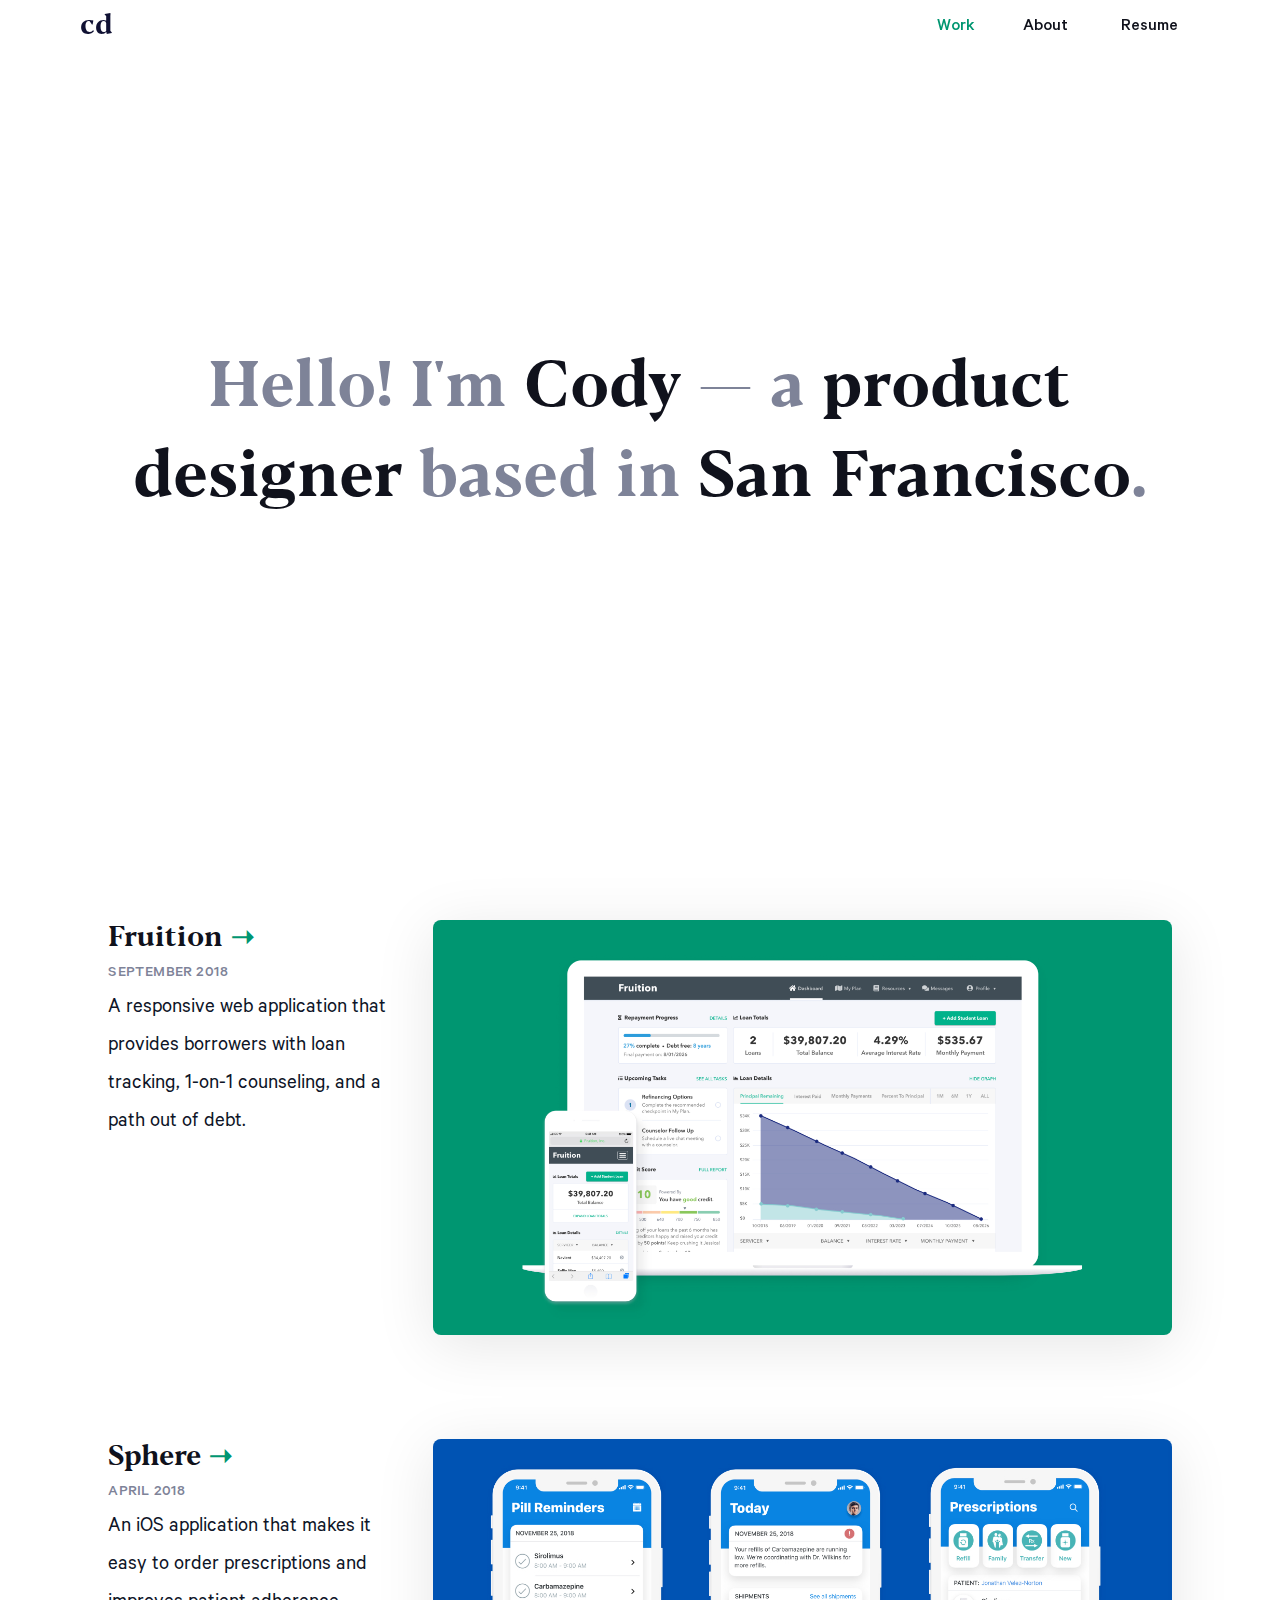
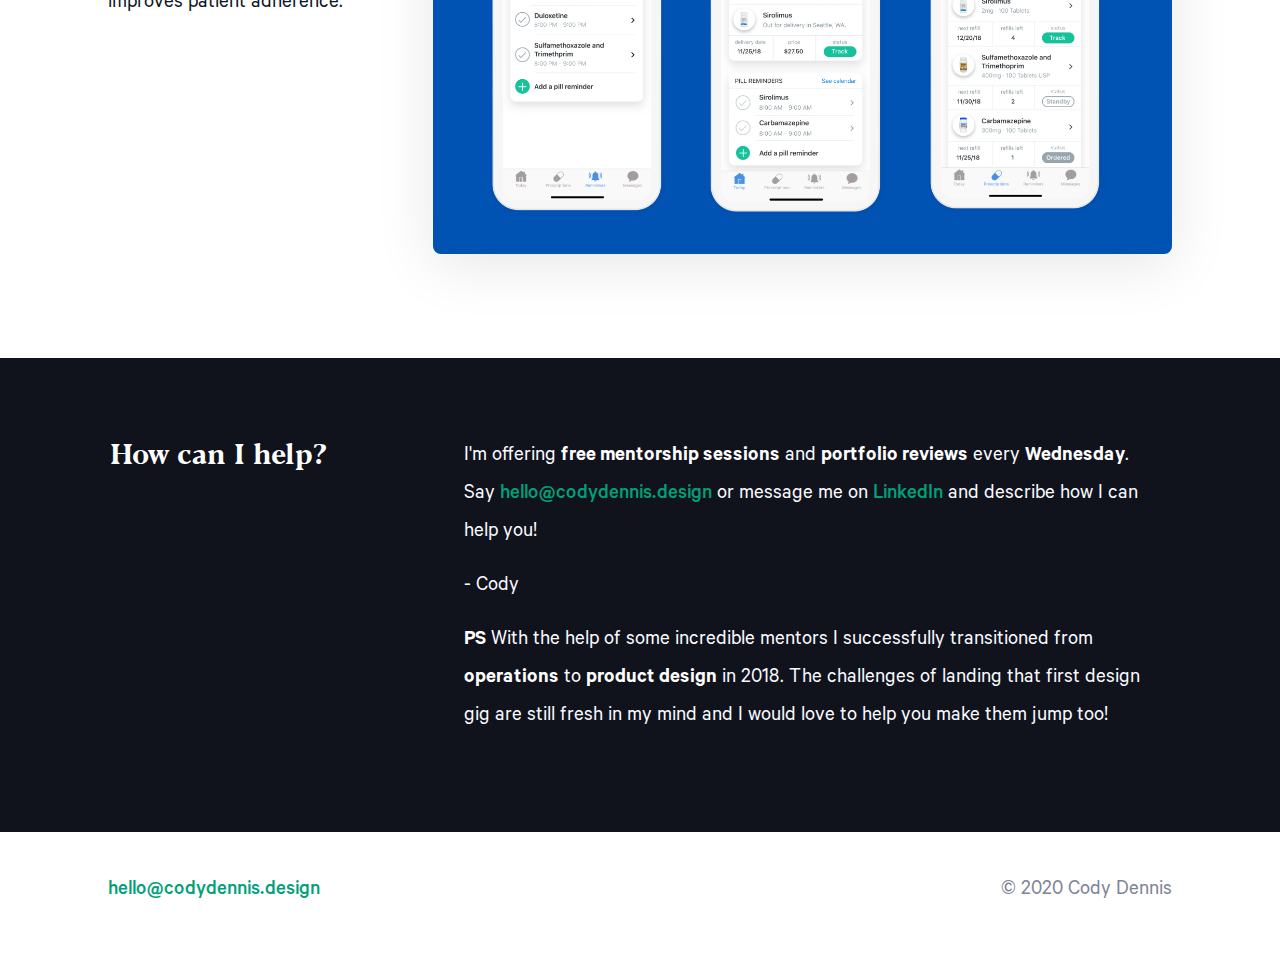
==== commit 976d7292: "fix typos and bug with spacing" ====
--- a/index.html
+++ b/index.html
@@ -115,12 +115,12 @@
   <p>I'm offering <span class="bold-white">free mentorship sessions</span> and <span class="bold-white">portfolio reviews</span> every
      <span class="bold-white">Wednesday</span>. Say <span class="email">hello@codydennis.design</span> or
      message me on <a href="https://www.linkedin.com/in/codyjdennis/" target="_blank">LinkedIn</a> and describe how
-     how I can help you!</p>
+      I can help you!</p>
 
      <p>- Cody</p>
 
      <p><span class="bold-white">PS</span> With the help of some incredible mentors I successfully transitioned from <span class="bold-white">operations</span> to <span class="bold-white">product design</span> in 2018.
-      The challenges of landing that first design gig is still fresh in my mind and I would love to help you make them jump too!</p>
+      The challenges of landing that first design gig are still fresh in my mind and I would love to help you make them jump too!</p>
 </div>
   </section>
 
--- a/styles/main.css
+++ b/styles/main.css
@@ -236,12 +236,12 @@
 
 
 .logo-container {
-    margin-left: 3.2rem;
+    margin-left: 2.4rem;
 }
 
 #text-logo {
   font-size: 2.8rem;
-  color: #28218A;
+  color: #101133;
   font-family: 'BlackerText-Bold';
   font-weight: 900;
 }
@@ -912,7 +912,7 @@
 .hifi-mockups, .dashboard, .pref, .mobile, .iterations, .unhappy, .learnings, .landing, .cs-img-1, .cs-img-2, .flow-img,
 .hifi-1, .hifi-2, .mock-1, .mock-2, .mock-3, .iteration, .landing-1, .landing-2, .landing-results, .mobile-1,
 .mobile-2, .us-1, .us-2, .us-3, .us-4, .us-5, .us-6 {
-margin: 0 3.2rem;
+margin: 0 2.4rem;
 }
 
 /* PROJECT SHOWCASE */
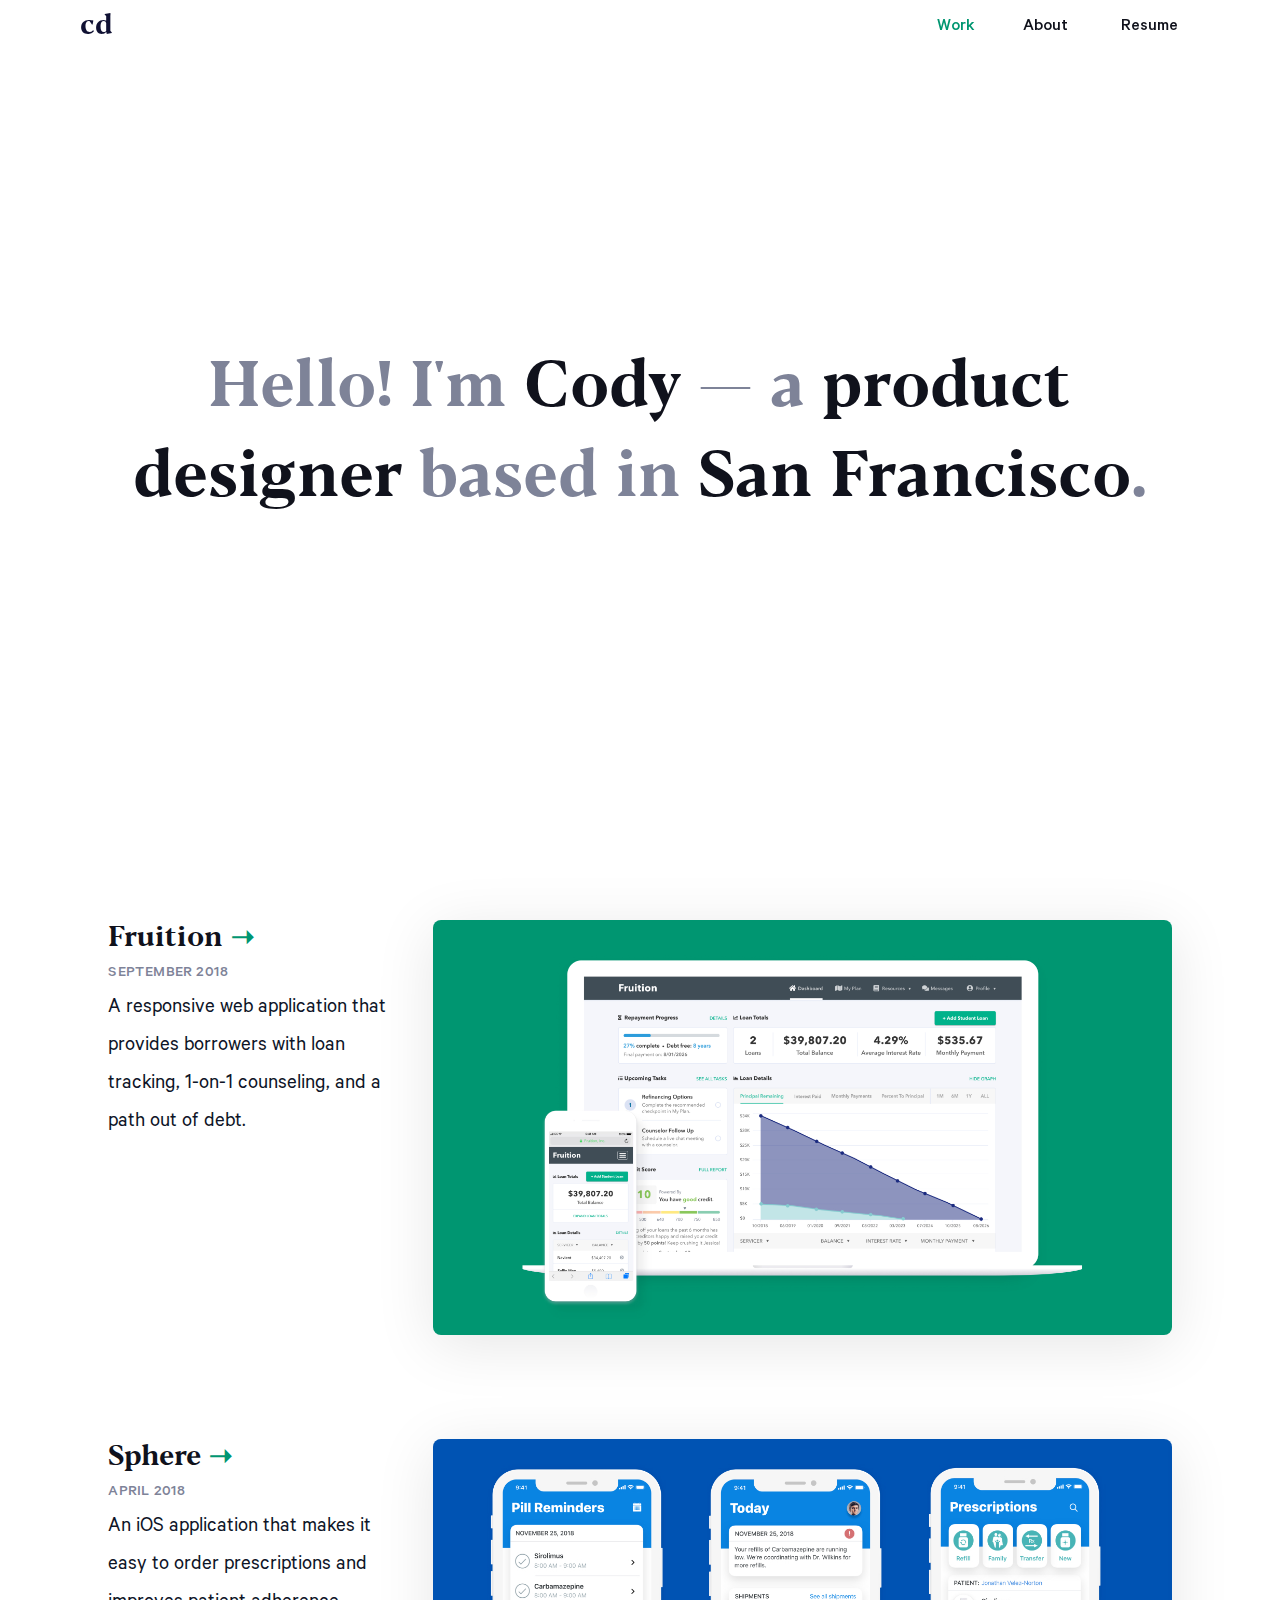
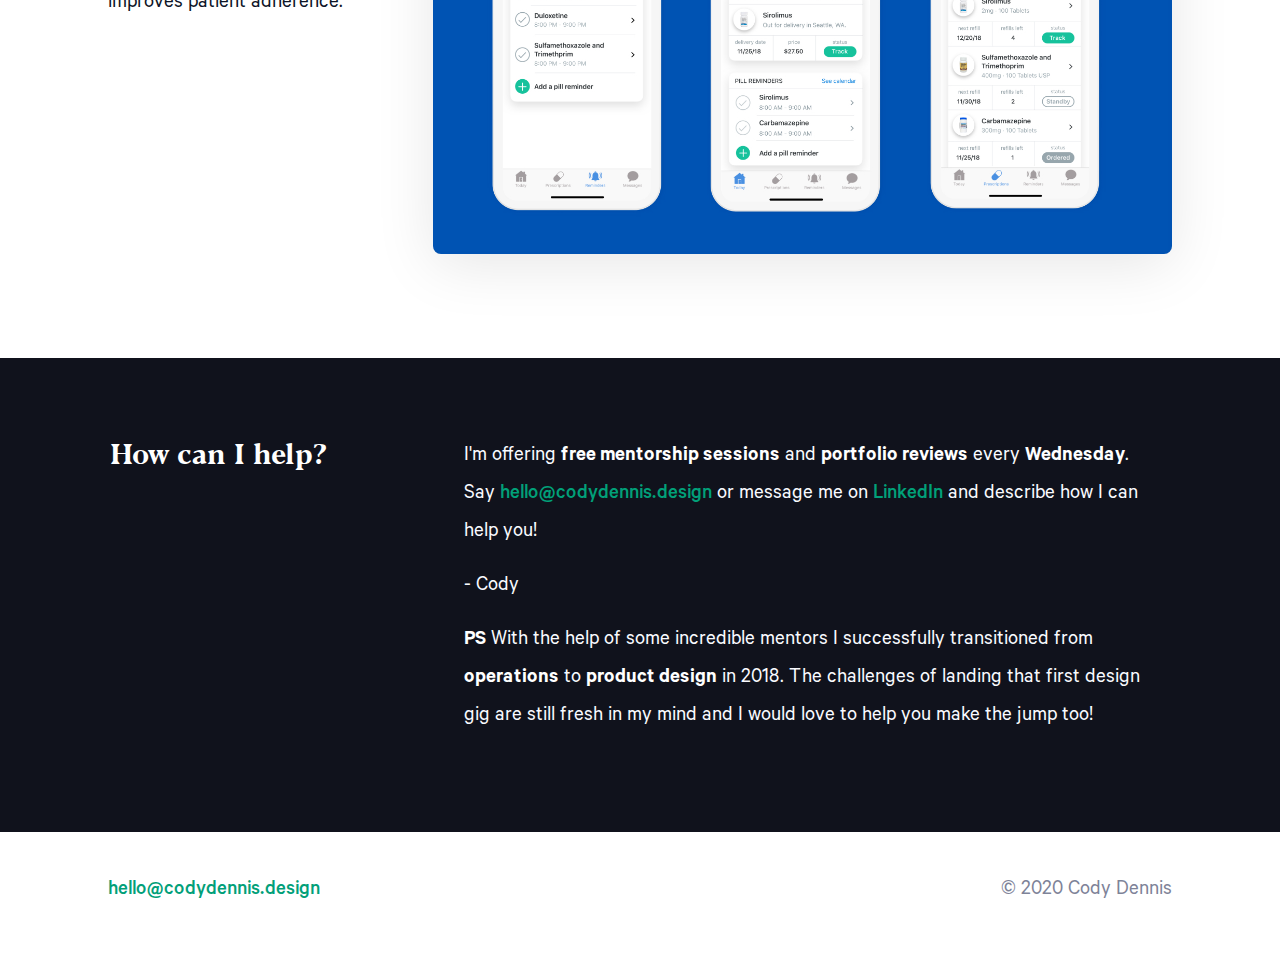
==== commit 065c2afd: "change them to the" ====
--- a/index.html
+++ b/index.html
@@ -120,7 +120,7 @@
      <p>- Cody</p>
 
      <p><span class="bold-white">PS</span> With the help of some incredible mentors I successfully transitioned from <span class="bold-white">operations</span> to <span class="bold-white">product design</span> in 2018.
-      The challenges of landing that first design gig are still fresh in my mind and I would love to help you make them jump too!</p>
+      The challenges of landing that first design gig are still fresh in my mind and I would love to help you make the jump too!</p>
 </div>
   </section>
 
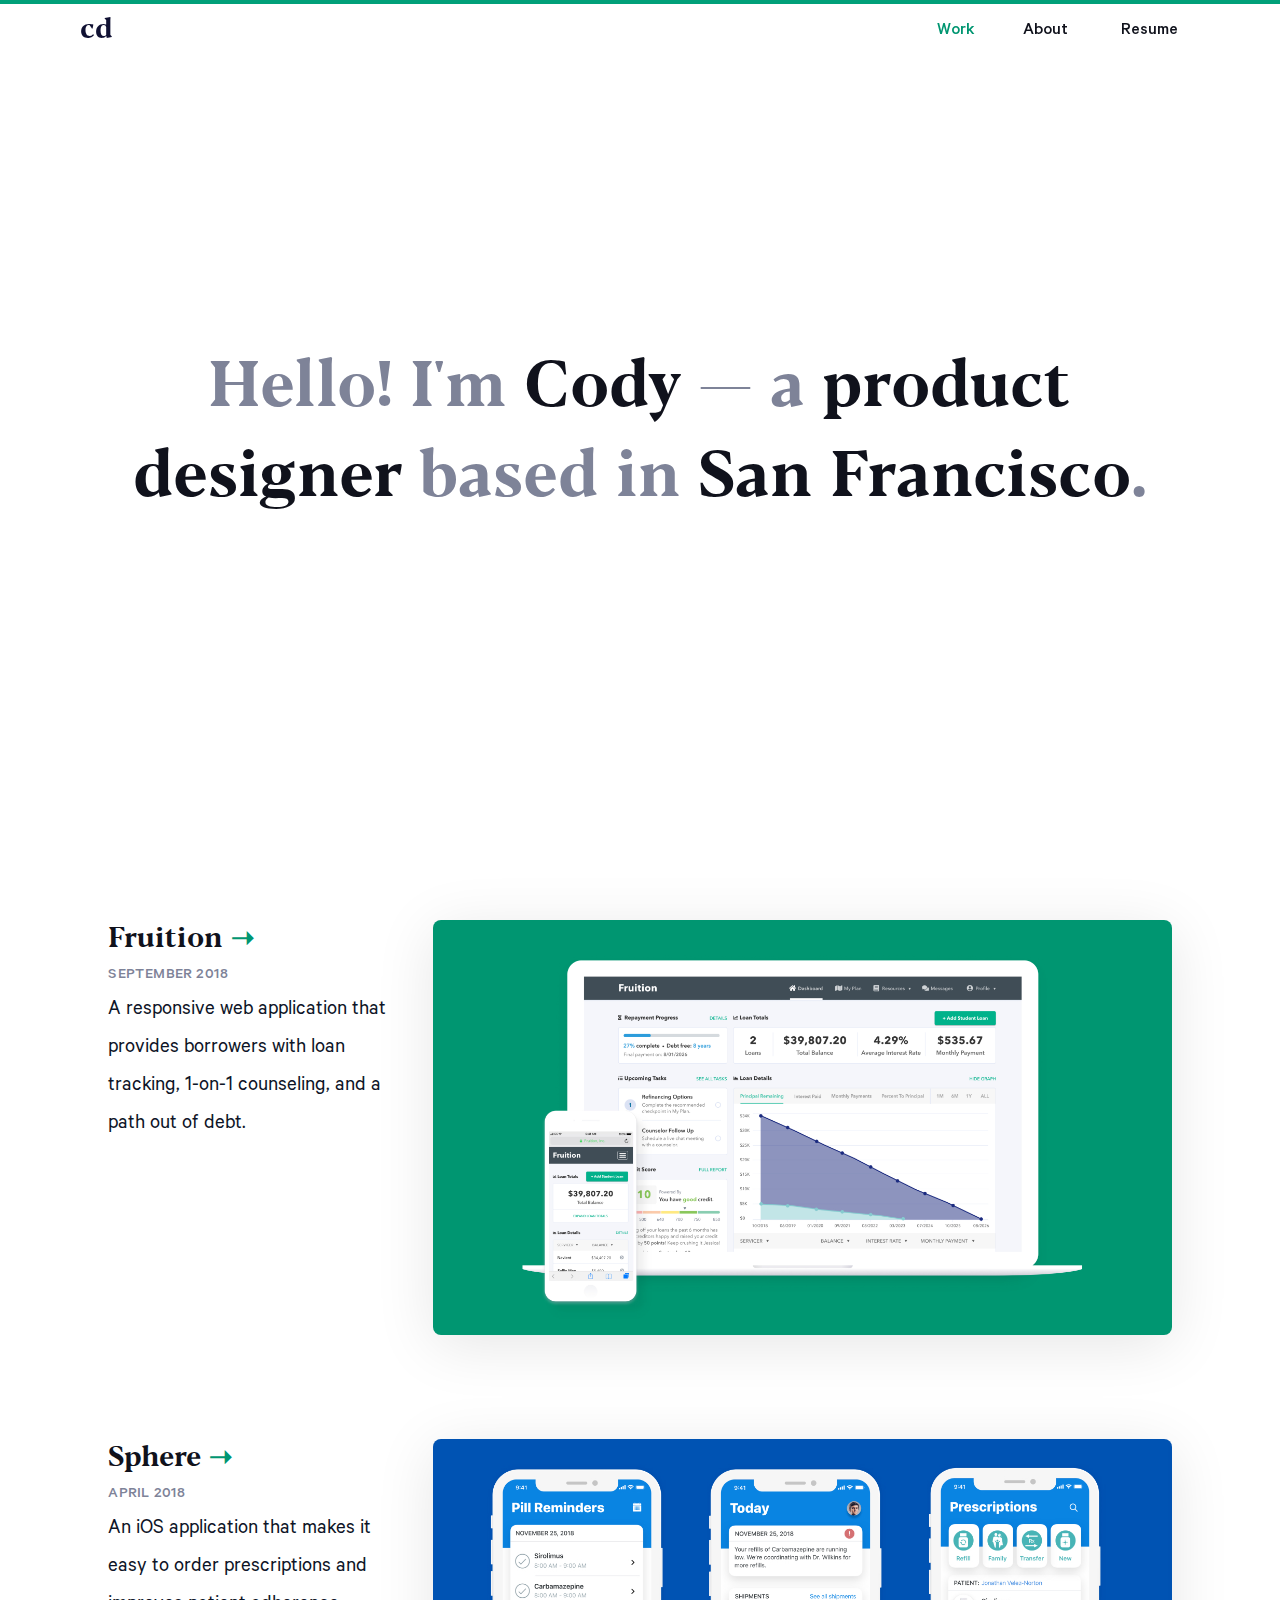
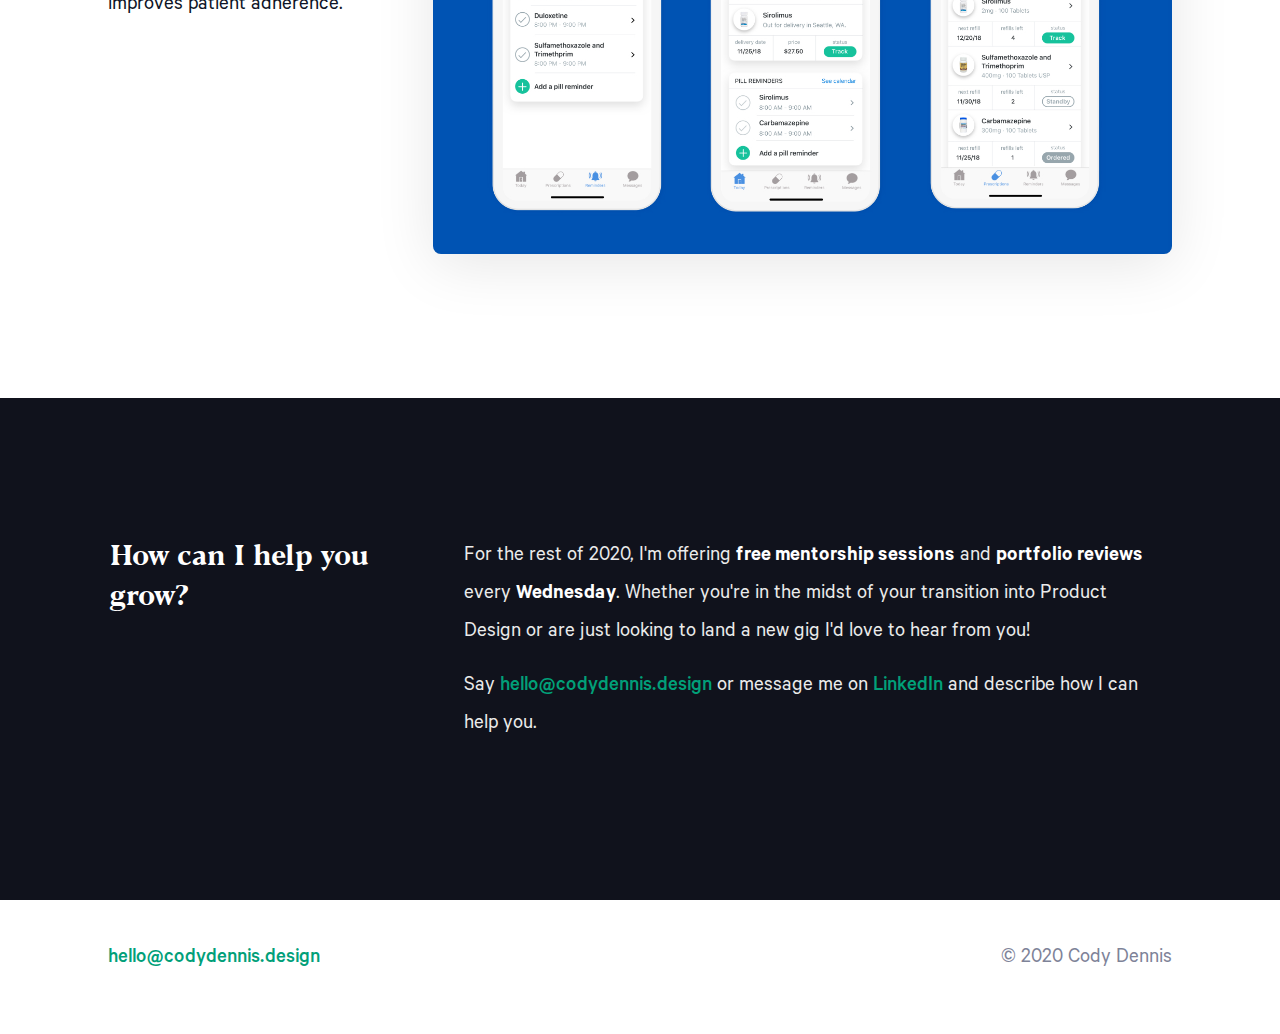
==== commit 25eceb9e: "fix spacing and help section" ====
--- a/index.html
+++ b/index.html
@@ -84,6 +84,7 @@
 
   </section><!-- End Hero -->
 
+
   <div class="project-2-text">
     <h2><a href="fruition.html">Fruition</a> <span class="arrow-link">➝</span></h2>
       <h4 class="project-sub">September 2018</h4>
@@ -109,18 +110,15 @@
 
   <section class="how-can-i-help">
 <div class="help">
-  <h2>How can I help?</h2>
+  <h2>How can I help you grow?</h2>
 </div>
 <div class="help-content">
-  <p>I'm offering <span class="bold-white">free mentorship sessions</span> and <span class="bold-white">portfolio reviews</span> every
-     <span class="bold-white">Wednesday</span>. Say <span class="email">hello@codydennis.design</span> or
+  <p>For the rest of 2020, I'm offering <span class="bold-white">free mentorship sessions</span> and <span class="bold-white">portfolio reviews</span> every
+     <span class="bold-white">Wednesday</span>. Whether you're in the midst of your transition into Product Design or are just looking to land a new gig I'd love to hear from you!
+
+     <p>Say <span class="email">hello@codydennis.design</span> or
      message me on <a href="https://www.linkedin.com/in/codyjdennis/" target="_blank">LinkedIn</a> and describe how
-      I can help you!</p>
-
-     <p>- Cody</p>
-
-     <p><span class="bold-white">PS</span> With the help of some incredible mentors I successfully transitioned from <span class="bold-white">operations</span> to <span class="bold-white">product design</span> in 2018.
-      The challenges of landing that first design gig are still fresh in my mind and I would love to help you make the jump too!</p>
+      I can help you.</p>
 </div>
   </section>
 
--- a/styles/main.css
+++ b/styles/main.css
@@ -105,13 +105,13 @@
 h1 {
   font-size: 3.2rem;
   color: #7E8398;
-  line-height: 4.8rem;
+  line-height: 4.2rem;
   margin-bottom: 0;
 }
 
 h2 {
   font-size: 2.4rem;
-  line-height: 4rem;
+  line-height: 3.4rem;
   font-weight: 900;
 
 }
@@ -170,7 +170,7 @@
 
   h2 {
     font-size: 2.8rem;
-    line-height: 3.8rem;
+    line-height: 4rem;
 
   }
 
@@ -221,12 +221,14 @@
 
 header {
   padding: 1.2rem 0.4rem;
-  background-color: rgba(255, 255, 255, 0.93);
+  background-color: rgba(255, 255, 255, 0.98);
   display: flex;
   align-items: center;
   z-index: 1;
+  border-top: 0.4rem solid #01A079;
   position: fixed;
   width: 100%;
+
   justify-content: space-between;
 }
 
@@ -536,7 +538,7 @@
 
 /* Global Margin on all content inside the grid wrapper */
 /* Same for mobile and tablet, but zero for desktop */
-.hero-content, .project-1-text, .project-1-img, .project-2-text, .project-2-img, .project-3-text,
+.hero-content, .case-studies, .project-1-text, .project-1-img, .project-2-text, .project-2-img, .project-3-text,
 .project-3-img, .help, .help-content {
 margin: 0 2.4rem;
 }
@@ -632,6 +634,7 @@
 
 .case-studies {
   grid-column: 1 / -1;
+  margin-bottom: 4rem;
 }
 
 .h2-grey {
@@ -701,7 +704,7 @@
 }
 
 .help-content p {
-  color: #F9FAFF;
+  color: #EAEAEA;
 
 }
 
@@ -730,6 +733,10 @@
     margin-right: 0;
   }
 
+  .project-3-img {
+    margin-bottom: 12rem;
+  }
+
   .project-sub {
     padding-top: 0;
   }
@@ -738,9 +745,8 @@
     grid-template-columns: repeat(12, 1fr);
     grid-column-gap: 4rem;
     grid-row-gap: 2.4rem;
-    margin: 0;
-    padding-top: 8rem;
-    padding-bottom: 8rem;
+    padding-top: 14rem;
+    padding-bottom: 14rem;
   }
 
   .help {
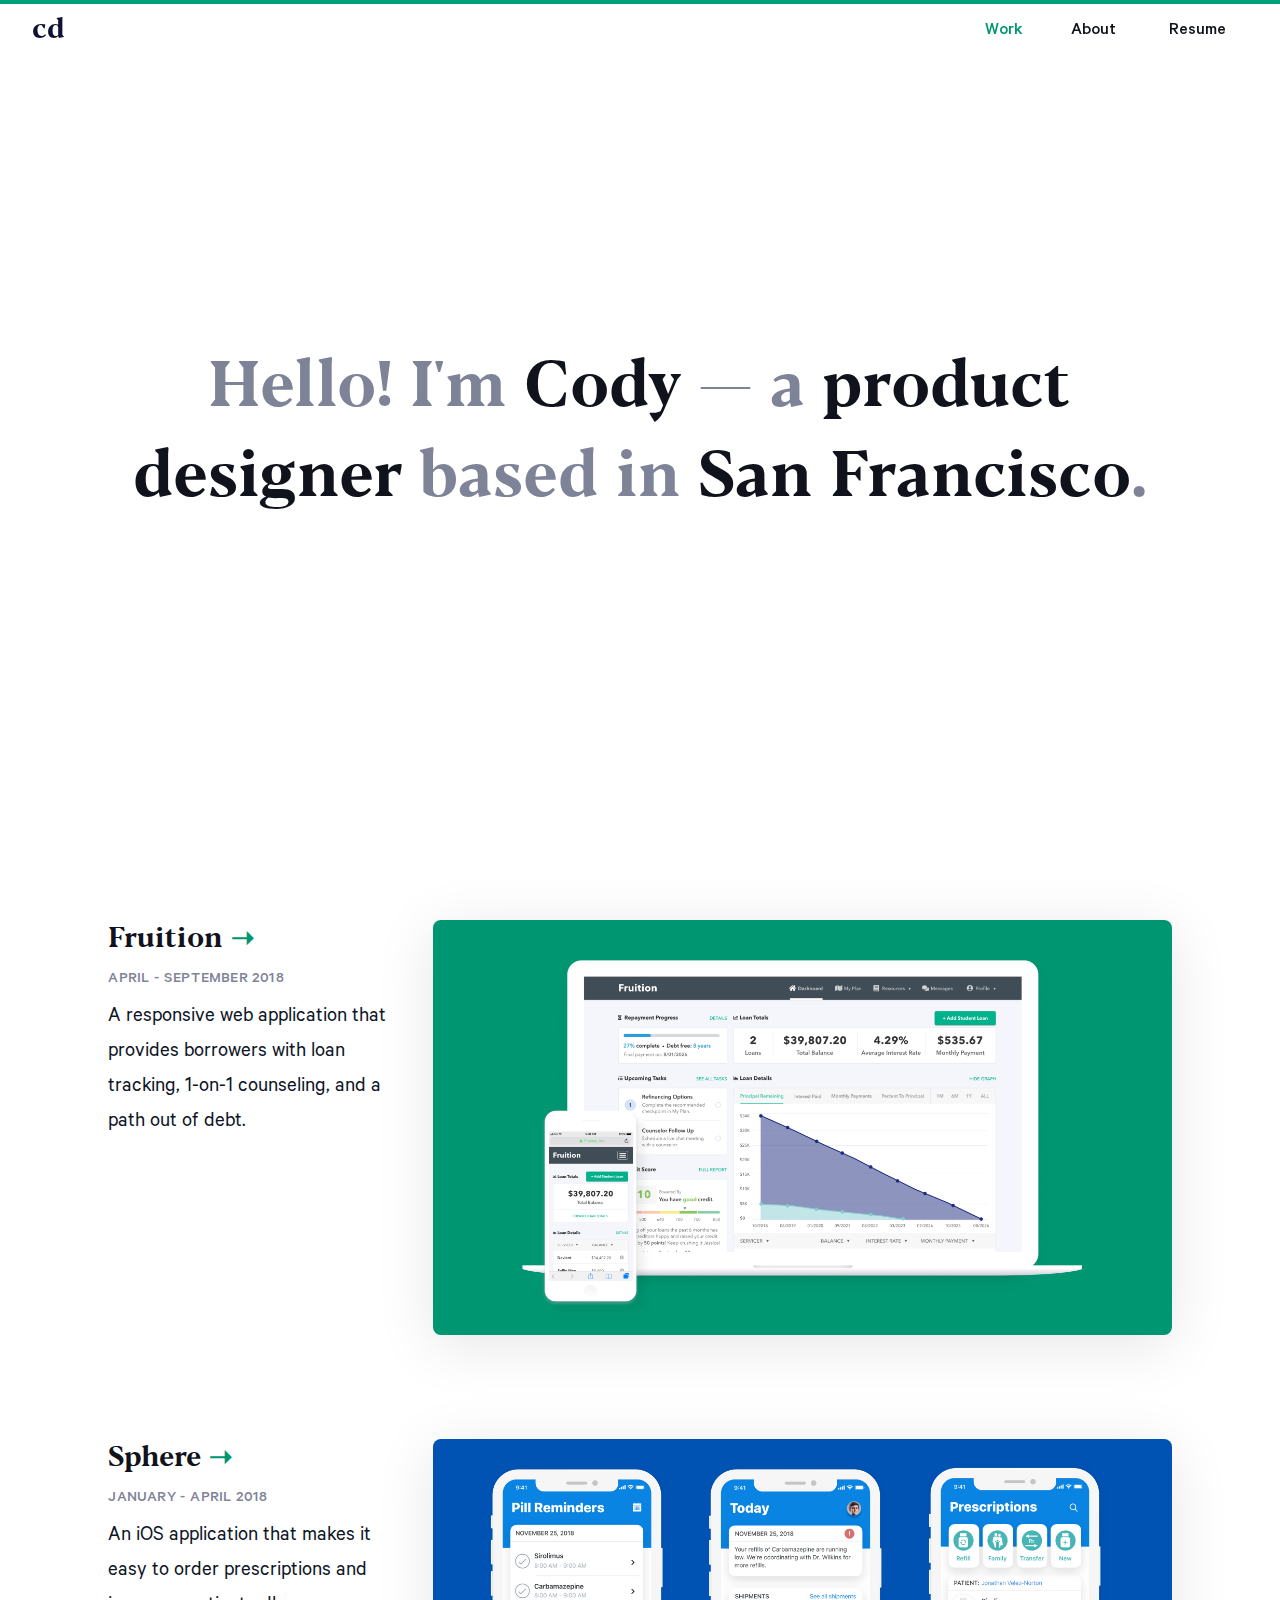
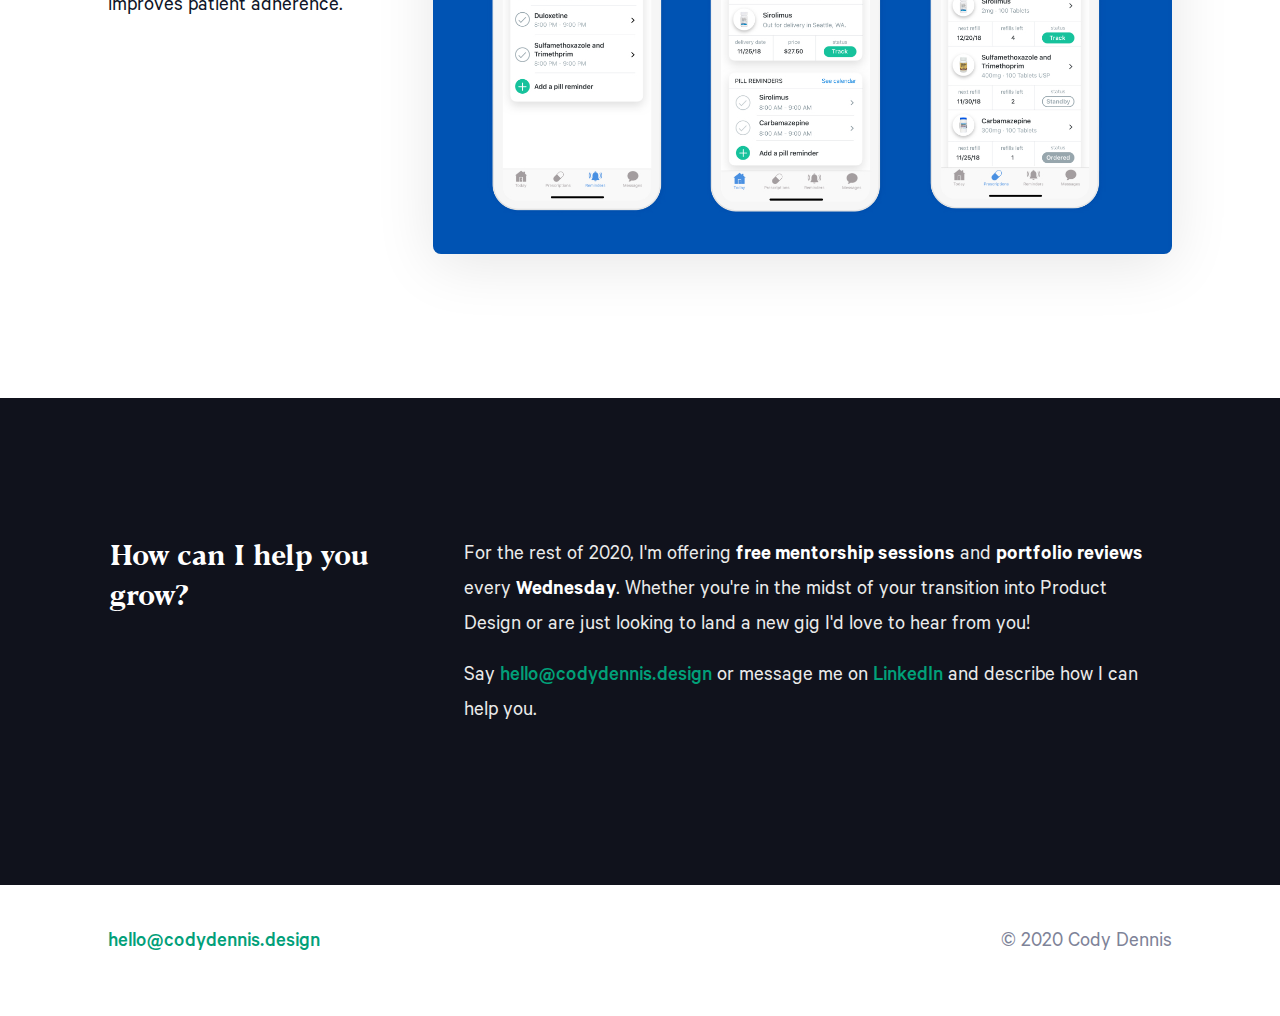
==== commit 3004ad53: "fix some padding styles" ====
--- a/index.html
+++ b/index.html
@@ -87,7 +87,7 @@
 
   <div class="project-2-text">
     <h2><a href="fruition.html">Fruition</a> <span class="arrow-link">➝</span></h2>
-      <h4 class="project-sub">September 2018</h4>
+      <h4 class="project-sub">April - September 2018</h4>
     <p>A responsive web application that provides borrowers with loan tracking, 1-on-1 counseling, and a path out of debt. </p>
   </div>
        <div class="project-2-img">
@@ -98,7 +98,7 @@
 
        <div class="project-3-text">
          <h2><a href="sphere.html">Sphere</a><span class="arrow-link"> ➝</span></h3>
-           <h4 class="project-sub">April 2018</h4>
+           <h4 class="project-sub">January - April 2018</h4>
          <p>An iOS application that makes it easy to order prescriptions and improves patient adherence.</p>
        </div>
             <div class="project-3-img">
--- a/styles/main.css
+++ b/styles/main.css
@@ -113,6 +113,7 @@
   font-size: 2.4rem;
   line-height: 3.4rem;
   font-weight: 900;
+  margin-bottom: 1.2rem;
 
 }
 
@@ -127,8 +128,7 @@
   font-size: 1.5rem;
   font-weight: 700;
   color: #0CBEA9;
-  margin-top: 0.8rem;
-  margin-bottom: 0.8rem;
+  margin-bottom: 1.2rem;
 }
 
 
@@ -182,7 +182,7 @@
 
   p {
     font-size: 2.1rem;
-    line-height: 3.8rem;
+    line-height: 3.5rem;
     margin-bottom: 1.6rem;
   }
 
@@ -467,11 +467,11 @@
 
 
   .logo-container {
-      margin-left: 8rem;
+      margin-left: 3.2rem;
   }
 
   .nav-links {
-    margin-right: 8rem;
+    margin-right: 3.2rem;
   }
 }
 
@@ -571,6 +571,12 @@
   padding-top: 5rem;
 }
 
+#header-sub {
+  font-size: 2rem;
+  font-weight: 500;
+  padding-top: 0.8rem;
+}
+
 .fab {
   font-size: 3.2rem;
   padding-top: 1.6rem;
@@ -589,7 +595,7 @@
   }
 
 .hero {
-  grid-column: 1 / -1;
+  grid-column: 2 / 12;
   grid-gap: 2rem;
   text-align: center;
 }
@@ -598,6 +604,11 @@
   text-align: center;
   margin: 0;
   padding: 0;
+}
+
+#header-sub {
+  font-size: 2.4rem;
+  padding-top: 1.2rem;
 }
 
 .intro-p {
@@ -914,7 +925,7 @@
 
 /* CASE STUDY MARGINS */
 
-.intro-content, .fruition-final, .problem, .solution, .what-i-learned, .user-survey, .insights, .comp-analysis, .target, .low-fi, .stories, .sketch, .usability-1,
+.intro-content, .fruition-final, .problem, .solution, .what-i-learned, .hr, .user-survey, .insights, .comp-analysis, .target, .low-fi, .stories, .sketch, .usability-1,
 .hifi-mockups, .dashboard, .pref, .mobile, .iterations, .unhappy, .learnings, .landing, .cs-img-1, .cs-img-2, .flow-img,
 .hifi-1, .hifi-2, .mock-1, .mock-2, .mock-3, .iteration, .landing-1, .landing-2, .landing-results, .mobile-1,
 .mobile-2, .us-1, .us-2, .us-3, .us-4, .us-5, .us-6 {
@@ -962,7 +973,7 @@
 margin-top: 8rem;
 }
 
-.problem, .solution, .stories, .cs-img-1, .cs-img-2, .dashboard, .hifi-1, .hifi-2, .mock-1,
+.problem, .solution, .what-i-learned, .stories, .cs-img-1, .cs-img-2, .dashboard, .hifi-1, .hifi-2, .mock-1,
 .mock-2, .mock-3, .iteration, .mobile-1, .mobile-2, .us-1, .us-2, .us-3, .us-4, .us-5, .us-6 {
   margin-top: 4rem;
 }
@@ -993,7 +1004,6 @@
 
 .insights-data p {
   color: #7E8398;
-
 }
 
 .insights-data h2 {
@@ -1059,6 +1069,12 @@
 margin-right: 0;
 }
 
+.user-survey, .comp-analysis, .target, .low-fi, .sketch, .usability-1,
+.pref, .landing, .landing-results, .mobile, .iterations, .unhappy, .learnings, .flow-img, .hifi-mockups,
+.landing-1, .landing-2 {
+margin-top: 12rem;
+}
+
 .intro-cs {
 grid-template-columns: repeat(12, 1fr);
 grid-column-gap: 4rem;
@@ -1084,7 +1100,7 @@
 margin-top: 0rem;
 }
 
-.problem, .solution, .stories, .flow-img, .landing-1, .landing-2, .cs-img-1, .cs-img-2, .dashboard, .hifi-1, .hifi-2, .mock-1,
+.problem, .solution, .what-i-learned, .hr, .stories, .flow-img, .landing-1, .landing-2, .cs-img-1, .cs-img-2, .dashboard, .hifi-1, .hifi-2, .mock-1,
 .mock-2, .mock-3, .pref, .iterations, .mobile-1, .mobile-2, .us-1, .us-2, .us-3, .us-4, .us-5, .us-6 {
   margin-top: 4rem;
 }
@@ -1093,13 +1109,13 @@
   padding-bottom: 0;
 }
 
-.problem, .solution, .what-i-learned, .user-survey, .insights, .comp-analysis, .target, .low-fi, .stories, .sketch, .usability-1,
+.problem, .solution, .hr, .what-i-learned, .user-survey, .insights, .comp-analysis, .target, .low-fi, .stories, .sketch, .usability-1,
 .hifi-mockups, .dashboard, .pref, .mobile, .iterations, .unhappy, .learnings, .landing, .iteration {
   grid-column: 3 / 11;
 }
 
 .landing-2, .learnings {
-  margin-bottom: 8rem;
+  margin-bottom: 12rem;
 }
 
 
@@ -1140,7 +1156,7 @@
 }
 
 .usability-1, .learnings {
-  margin-bottom: 7.6rem;
+  margin-bottom: 12rem;
 }
 
 .hifi-2, .mock-1 {
